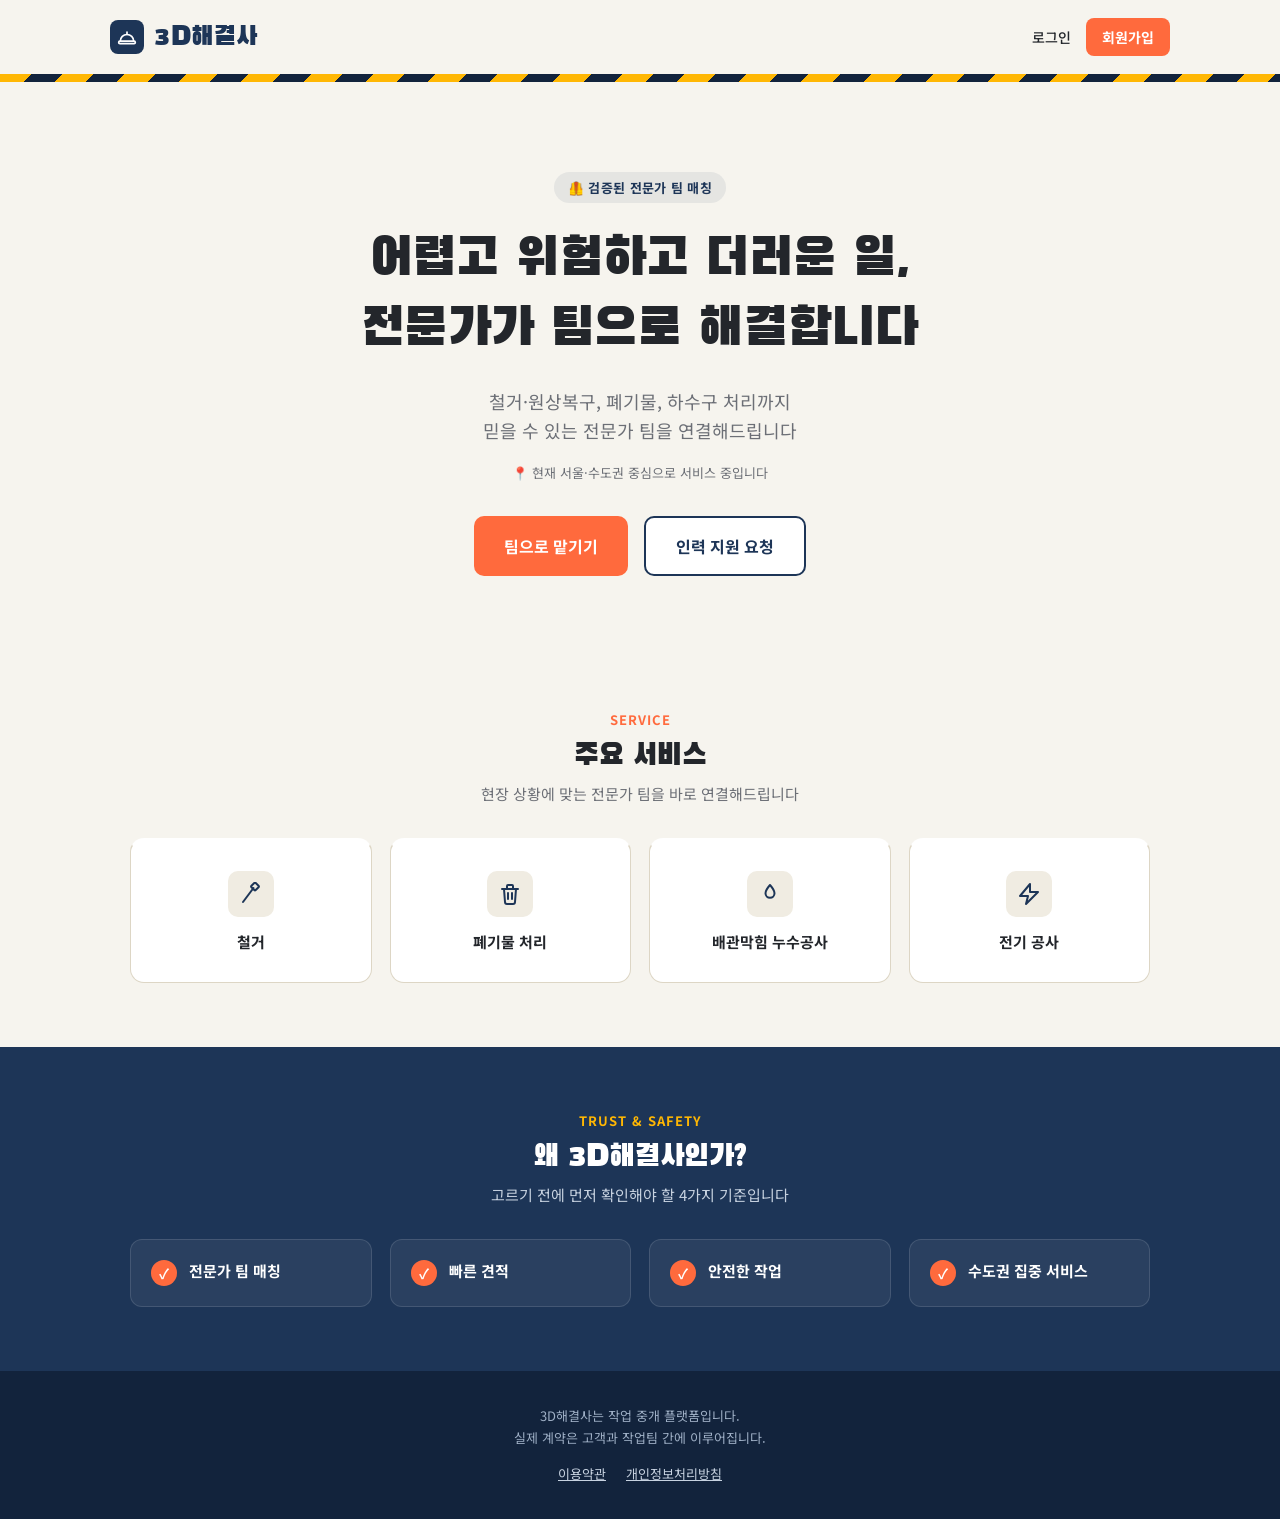
==== index.html @ 7c35908c "Add files via upload" ====
<!DOCTYPE html>
<html lang="ko">
<head>
  <meta charset="UTF-8">
  <title>3D해결사</title>
  <meta name="viewport" content="width=device-width, initial-scale=1.0">
  <meta name="theme-color" content="#f6f4ee">
  <meta name="color-scheme" content="light">

  <!-- 홈 화면 아이콘 -->
  <link rel="apple-touch-icon" href="apple-touch-icon.png">
  <link rel="icon" type="image/png" sizes="32x32" href="favicon-32.png">
  <link rel="manifest" href="manifest.json">
  <meta name="apple-mobile-web-app-title" content="3D해결사">
  <meta name="apple-mobile-web-app-capable" content="yes">
  <meta name="apple-mobile-web-app-status-bar-style" content="black-translucent">
  <meta name="mobile-web-app-capable" content="yes">

  <link rel="stylesheet" href="style.css">
  <link rel="preconnect" href="https://fonts.googleapis.com">
  <link rel="preconnect" href="https://fonts.gstatic.com" crossorigin>
  <link href="https://fonts.googleapis.com/css2?family=Black+Han+Sans&family=Noto+Sans+KR:wght@400;500;700;900&display=swap" rel="stylesheet">
</head>
<body>

<div class="container">
  <!-- ✅ 헤더 -->
  <header>
    <div class="logo">
      <span class="logo-badge">
        <svg viewBox="0 0 24 24" fill="none" stroke="#ffffff" stroke-width="2" stroke-linecap="round" stroke-linejoin="round">
          <path d="M4 17a8 8 0 0 1 16 0"/>
          <rect x="2" y="17" width="20" height="3" rx="1.5"/>
          <line x1="12" y1="6" x2="12" y2="9"/>
        </svg>
      </span>
      3D해결사
    </div>
    <div class="auth">
      <a href="#" id="loginBtn">로그인</a>
      <a href="#" id="signupBtn" class="signup">회원가입</a>
    </div>
  </header>
  <div class="bleed hazard-stripe"></div>

  <!-- ✅ 마이페이지 모달 -->
  <div id="myPageModal" class="fullpage-view hidden">
    <div class="modal-content fullpage-inner">

      <!-- 홈 화면: 프로필 카드 + 메뉴 리스트 -->
      <div id="myPageHomeView">
        <div class="modal-header">
          <h2>마이페이지</h2>
          <button class="close-btn">&times;</button>
        </div>

        <div style="display:flex; align-items:center; gap:14px; padding:6px 2px 22px;">
          <div id="myPageAvatarInitial" style="width:52px; height:52px; border-radius:50%; background:var(--steel); color:#fff; display:flex; align-items:center; justify-content:center; font-size:20px; font-weight:700; flex-shrink:0;">회</div>
          <div>
            <div id="myPageDisplayName" style="font-size:16px; font-weight:700; color:var(--ink);">회원님</div>
            <div id="myPageTypeBadge" style="display:inline-block; margin-top:5px; padding:3px 10px; border-radius:999px; background:var(--surface-muted); color:var(--ink-muted); font-size:12px; font-weight:600;">일반 사용자</div>
          </div>
        </div>

        <div class="mypage-menu">
          <button type="button" class="mypage-menu-item" id="myPageBrowseMenuItem" data-mypage-target="Browse">
            <span>🔍 새 의뢰 둘러보기</span><span class="mypage-menu-arrow">›</span>
          </button>
          <button type="button" class="mypage-menu-item" id="myPageMyOffersMenuItem" data-mypage-target="MyOffers">
            <span>📨 내 지원 현황</span><span class="mypage-menu-arrow">›</span>
          </button>
          <button type="button" class="mypage-menu-item" data-mypage-target="History">
            <span>📋 내 요청 내역</span><span class="mypage-menu-arrow">›</span>
          </button>
          <button type="button" class="mypage-menu-item" data-mypage-target="Info">
            <span>✏️ 내 정보 수정</span><span class="mypage-menu-arrow">›</span>
          </button>
          <button type="button" class="mypage-menu-item" id="myPageBankMenuItem" data-mypage-target="Bank">
            <span>🏦 정산 계좌 관리</span><span class="mypage-menu-arrow">›</span>
          </button>
          <button type="button" class="mypage-menu-item" data-mypage-target="Support">
            <span>💬 고객센터 문의</span><span class="mypage-menu-arrow">›</span>
          </button>
          <button type="button" class="mypage-menu-item" id="myPageLogoutMenuItem" style="color:var(--danger);">
            <span>로그아웃</span>
          </button>
        </div>

        <div id="myPageFoundingSection" class="hidden" style="margin-top:20px; padding:14px; background:rgba(255,106,61,0.08); border:2px solid var(--hazard); border-radius:12px;">
          <div style="font-size:13px; font-weight:700; color:var(--hazard); margin-bottom:4px;">🎖️ 창립 멤버 혜택</div>
          <p style="font-size:12px; color:var(--ink-muted); margin:0 0 10px;">인력지원 10회 완료할 때마다 다음 1회 수수료가 무료예요.</p>
          <div id="foundingProgressText" style="font-size:13px; font-weight:700; color:var(--ink);">0 / 10건</div>
          <div style="width:100%; height:8px; background:#fff; border-radius:999px; margin-top:6px; overflow:hidden;">
            <div id="foundingProgressBar" style="width:0%; height:100%; background:var(--hazard);"></div>
          </div>
        </div>

        <div id="myPageNotifySection" class="hidden" style="margin-top:20px; padding:14px; background:var(--surface-muted); border-radius:12px;">
          <div style="font-size:13px; font-weight:700; color:var(--ink); margin-bottom:4px;">🔔 새 의뢰 알림</div>
          <p style="font-size:12px; color:var(--ink-muted); margin:0 0 10px;">등록하신 주력분야/공종에 맞는 새 의뢰가 올라오면 알림을 받아보세요. 아이폰은 먼저 "홈 화면에 추가"를 해주셔야 알림이 가요.</p>
          <div id="notifyStatusLabel" style="font-size:12px; font-weight:700; color:#ef4444; margin-bottom:8px;">● 알림 꺼짐</div>
          <button type="button" id="enableNotifyBtn" class="btn btn-secondary" style="width:100%; padding:10px; font-size:12px;">알림 받기 설정</button>
          <button type="button" id="disableNotifyBtn" class="hidden" style="width:100%; padding:10px; font-size:12px; margin-top:8px; border-radius:8px; border:1px solid #ef4444; background:#fff; color:#ef4444; cursor:pointer;">알림 끄기</button>
        </div>

        <div id="myPageConvertSection" style="margin-top:20px; padding:14px; background:var(--surface-muted); border-radius:12px;">
          <div style="font-size:13px; font-weight:700; color:var(--ink); margin-bottom:4px;">회원 유형 전환</div>
          <p style="font-size:12px; color:var(--ink-muted); margin:0 0 10px;">필요에 따라 회원 유형을 바꿀 수 있어요.</p>
          <div style="display:flex; gap:8px; flex-wrap:wrap;">
            <button type="button" id="convertToUserBtn" class="btn btn-secondary" style="flex:1; min-width:100px; padding:10px; font-size:12px;">일반 사용자로 전환</button>
            <button type="button" id="convertToCompanyBtn" class="btn btn-secondary" style="flex:1; min-width:100px; padding:10px; font-size:12px;">업체로 전환</button>
            <button type="button" id="convertToWorkerBtn" class="btn btn-secondary" style="flex:1; min-width:100px; padding:10px; font-size:12px;">일용구직자로 전환</button>
          </div>
        </div>

        <div style="display:flex; gap:16px; justify-content:center; margin-top:28px; font-size:12px;">
          <a href="terms.html" style="color:var(--ink-muted);">이용약관</a>
          <a href="privacy.html" style="color:var(--ink-muted);">개인정보처리방침</a>
        </div>
        <div style="text-align:center; margin-top:14px;">
          <button type="button" id="myPageDeleteAccountBtn" style="background:none; border:none; color:var(--ink-muted); font-size:12px; text-decoration:underline; cursor:pointer;">회원탈퇴</button>
        </div>
      </div>

      <!-- 새 의뢰 둘러보기 (업체/구직자용) -->
      <div id="myPageBrowseView" class="hidden">
        <div class="modal-header">
          <button type="button" class="mypage-back-btn" data-mypage-back>‹</button>
          <h2>새 의뢰 둘러보기</h2>
          <span style="width:20px;"></span>
        </div>
        <div id="myPageBrowseList" style="margin-top:5px;"></div>
      </div>

      <!-- 내 지원 현황 (업체/구직자용) -->
      <div id="myPageMyOffersView" class="hidden">
        <div class="modal-header">
          <button type="button" class="mypage-back-btn" data-mypage-back>‹</button>
          <h2>내 지원 현황</h2>
          <span style="width:20px;"></span>
        </div>
        <div id="myPageMyOffersList" style="margin-top:5px;"></div>
      </div>

      <!-- 받은 제안 목록 (고객용) -->
      <div id="myPageOffersView" class="hidden">
        <div class="modal-header">
          <button type="button" class="mypage-back-btn" data-mypage-back>‹</button>
          <h2>받은 제안</h2>
          <span style="width:20px;"></span>
        </div>
        <div id="myPageCloseRecruitWrap" style="margin-top:5px;">
          <button type="button" id="closeRecruitBtn" class="btn btn-secondary" style="width:100%; padding:11px; font-size:13px;">모집 마감하기</button>
        </div>
        <div id="myPageOffersList" style="margin-top:12px;"></div>
      </div>

      <!-- 요청 내역 화면 -->
      <div id="myPageHistoryView" class="hidden">
        <div class="modal-header">
          <button type="button" class="mypage-back-btn" data-mypage-back>‹</button>
          <h2>내 요청 내역</h2>
          <span style="width:20px;"></span>
        </div>
        <div id="myPageRequestHistory" style="margin-top:5px;"></div>
      </div>

      <!-- 고객센터 문의 화면 -->
      <div id="myPageSupportView" class="hidden">
        <div class="modal-header">
          <button type="button" class="mypage-back-btn" data-mypage-back>‹</button>
          <h2>고객센터 문의</h2>
          <span style="width:20px;"></span>
        </div>
        <div class="input-group">
          <label for="myPageSupportContent">문의 내용</label>
          <textarea id="myPageSupportContent" rows="4" placeholder="문의하실 내용을 자유롭게 적어주세요" style="width:100%; padding:12px; background:#ffffff; border:1px solid #ddd6c5; border-radius:8px; color:#23262b; box-sizing:border-box; font-family:inherit; resize:vertical;"></textarea>
        </div>
        <button id="submitSupportBtn" class="btn btn-primary login-submit" style="margin-top:5px;">문의 등록하기</button>
        <div style="margin-top:24px;">
          <label style="font-size:12px; color:var(--ink-muted); display:block; margin-bottom:8px;">이전 문의 내역</label>
          <div id="myPageSupportHistory"></div>
        </div>
      </div>

      <!-- 내 정보 수정 화면 -->
      <div id="myPageInfoView" class="hidden">
        <div class="modal-header">
          <button type="button" class="mypage-back-btn" data-mypage-back>‹</button>
          <h2>내 정보 수정</h2>
          <span style="width:20px;"></span>
        </div>

        <div class="input-group">
          <label>아이디</label>
          <input type="text" id="myPageLoginId" readonly style="background:#f0ece2; color:#6c6f76;">
        </div>

        <div class="input-group">
          <label>가입 유형</label>
          <input type="text" id="myPageUserType" readonly style="background:#f0ece2; color:#6c6f76;">
        </div>

        <div class="input-group">
          <label for="myPageAddress">주소</label>
          <input type="text" id="myPageAddress" placeholder="현장/배송 관련 기본 주소를 입력하세요">
        </div>

        <div id="myPageCompanyFields" class="hidden">
          <div class="input-group">
            <label for="myPageCompanyName">업체명</label>
            <input type="text" id="myPageCompanyName" placeholder="업체명">
          </div>
          <div class="input-group">
            <label for="myPageBusinessNum">사업자등록번호</label>
            <input type="text" id="myPageBusinessNum" placeholder="000-00-00000">
          </div>
          <div class="input-group">
            <label for="myPageIntro">업체한줄소개</label>
            <input type="text" id="myPageIntro" placeholder="업체를 한 줄로 소개해주세요">
          </div>
          <div class="input-group">
            <label>주력분야 (중복 선택 가능)</label>
            <div id="myPageSpecialtiesGroup" style="display:flex; flex-wrap:wrap; gap:8px; margin-top:5px;">
              <button type="button" class="type-btn specialty-btn" data-value="demolition" style="padding:8px 12px; font-size:12px;">철거</button>
              <button type="button" class="type-btn specialty-btn" data-value="waste" style="padding:8px 12px; font-size:12px;">폐기물 처리</button>
              <button type="button" class="type-btn specialty-btn" data-value="electric" style="padding:8px 12px; font-size:12px;">전기 공사</button>
              <button type="button" class="type-btn specialty-btn" data-value="pipe" style="padding:8px 12px; font-size:12px;">배관·누수</button>
            </div>
          </div>
          <div class="input-group">
            <label for="myPageCareerYears">경력(년)</label>
            <input type="number" id="myPageCareerYears" placeholder="예: 5" min="0">
          </div>
          <div class="input-group">
            <label for="myPageCertifications">보유 자격증</label>
            <input type="text" id="myPageCertifications" placeholder="예: 철거 자격증, 전기공사업 면허 등">
          </div>
          <div class="input-group">
            <label for="myPageServiceArea">활동 지역</label>
            <input type="text" id="myPageServiceArea" placeholder="예: 서울/경기, 전국 등">
          </div>
          <div class="input-group">
            <label>작업 사진</label>
            <div id="myPageExistingPortfolioPhotos" style="display:grid; grid-template-columns:repeat(4, 1fr); gap:8px; margin-top:5px; margin-bottom:8px;"></div>
            <div id="portfolioDropzone" class="dropzone" style="border: 2px dashed #ddd6c5; background: #f0ece2; padding: 18px; border-radius: 10px; text-align: center; cursor: pointer;">
              <span style="color: #6c6f76; font-size: 13px;">클릭하거나 사진을 끌어다 놓아 시공 사진을 추가하세요</span>
              <input type="file" id="portfolioPhotoInput" multiple accept="image/*" style="display:none;">
            </div>
            <div id="portfolioPhotoPreview" style="display: grid; grid-template-columns: repeat(4, 1fr); gap: 8px; margin-top: 10px;"></div>
          </div>
        </div>

        <div id="myPageWorkerFields" class="hidden">
          <div class="input-group">
            <label>등록된 공종</label>
            <div id="myPageWorkerTypesDisplay" style="font-size:13px; color:#23262b; padding:10px; background:#f0ece2; border-radius:8px; margin-top:5px;">-</div>
            <button type="button" id="myPageEditWorkerTypesBtn" class="btn btn-secondary" style="margin-top:8px; padding:10px; font-size:12px;">공종 다시 선택하기</button>
          </div>
          <div class="input-group">
            <label for="myPageWorkerCareerYears">경력(년)</label>
            <input type="number" id="myPageWorkerCareerYears" placeholder="예: 5" min="0">
          </div>
          <div class="input-group">
            <label>나이대</label>
            <div id="myPageAgeRangeGroup" class="env-selection" style="display:flex; flex-wrap:wrap; gap:8px; margin-top:5px;">
              <button type="button" class="type-btn age-range-btn" data-value="20대" style="padding:8px 12px; font-size:12px;">20대</button>
              <button type="button" class="type-btn age-range-btn" data-value="30대" style="padding:8px 12px; font-size:12px;">30대</button>
              <button type="button" class="type-btn age-range-btn" data-value="40대" style="padding:8px 12px; font-size:12px;">40대</button>
              <button type="button" class="type-btn age-range-btn" data-value="50대" style="padding:8px 12px; font-size:12px;">50대</button>
              <button type="button" class="type-btn age-range-btn" data-value="60대 이상" style="padding:8px 12px; font-size:12px;">60대 이상</button>
            </div>
          </div>
          <div class="input-group">
            <label for="myPageWorkerCertifications">보유 자격증</label>
            <input type="text" id="myPageWorkerCertifications" placeholder="예: 굴착기 운전기능사 등">
          </div>
          <div class="input-group">
            <label for="myPageWorkerEquipment">보유 장비</label>
            <input type="text" id="myPageWorkerEquipment" placeholder="예: 소형 타격기, 개인 공구 세트 등">
          </div>
          <div class="input-group">
            <label for="myPageWorkerServiceArea">활동 지역</label>
            <input type="text" id="myPageWorkerServiceArea" placeholder="예: 서울/경기, 전국 등">
          </div>
          <div class="input-group">
            <label style="display:flex; align-items:center; gap:8px; cursor:pointer;">
              <input type="checkbox" id="myPageIsForeign" style="width:auto;">
              외국인입니다
            </label>
          </div>
          <div id="myPageVisaTypeGroup" class="input-group hidden">
            <label for="myPageVisaType">체류자격(비자 종류)</label>
            <input type="text" id="myPageVisaType" placeholder="예: E-9, H-2, F-4 등">
          </div>
        </div>

        <div id="myPagePasswordSection" class="hidden" style="margin-top:20px; padding-top:16px; border-top:1px solid var(--border);">
          <label style="font-size:12px; margin-bottom:6px; display:block; color:var(--ink-muted);">비밀번호 변경</label>
          <div class="input-group">
            <input type="password" id="myPageNewPassword" placeholder="새 비밀번호 (6자 이상)">
          </div>
          <div class="input-group">
            <input type="password" id="myPageNewPasswordConfirm" placeholder="새 비밀번호 확인">
          </div>
          <button type="button" id="changeMyPagePasswordBtn" class="btn btn-secondary" style="width:100%; padding:12px; font-size:13px;">비밀번호 변경하기</button>
        </div>

        <button id="saveMyPageInfoBtn" class="btn btn-primary login-submit" style="margin-top:15px;">저장하기</button>
      </div>

      <!-- 정산 계좌 화면 -->
      <div id="myPageBankView" class="hidden">
        <div class="modal-header">
          <button type="button" class="mypage-back-btn" data-mypage-back>‹</button>
          <h2>정산 계좌 관리</h2>
          <span style="width:20px;"></span>
        </div>

        <div class="input-group">
          <label for="myPageBankName">정산받을 은행명</label>
          <input type="text" id="myPageBankName" placeholder="예: 국민은행">
        </div>
        <div class="modal-row">
          <div class="input-group">
            <label for="myPageAccountNumber">계좌번호</label>
            <input type="text" id="myPageAccountNumber" placeholder="- 없이 숫자만">
          </div>
          <div class="input-group">
            <label for="myPageAccountHolder">예금주</label>
            <input type="text" id="myPageAccountHolder" placeholder="예금주명">
          </div>
        </div>

        <button id="saveMyPageBankBtn" class="btn btn-primary login-submit" style="margin-top:15px;">저장하기</button>
      </div>

    </div>
  </div>

  <!-- ✅ 사진 확대보기 -->
  <div id="photoLightbox" onclick="window.closeLightbox()" style="display:none; position:fixed; top:0; left:0; width:100%; height:100%; background:rgba(0,0,0,0.9); z-index:9999; align-items:center; justify-content:center; cursor:zoom-out;">
    <img id="photoLightboxImg" src="" style="max-width:92%; max-height:90%; object-fit:contain; border-radius:8px;">
  </div>

  <!-- ✅ 아이폰 홈 화면 추가 안내 모달 -->
  <div id="iosAddHomeModal" class="modal hidden">
    <div class="modal-content">
      <div class="modal-header">
        <h2>먼저 홈 화면에 추가해주세요</h2>
        <button class="close-btn">&times;</button>
      </div>
      <p style="font-size:13px; color:var(--ink-muted); margin-bottom:16px;">아이폰은 애플 정책상, 사이트를 홈 화면에 추가해야만 알림을 받을 수 있어요. 딱 한 번만 해주시면 돼요.</p>

      <div style="display:flex; gap:12px; margin-bottom:16px;">
        <div style="width:28px; height:28px; border-radius:50%; background:var(--steel); color:#fff; display:flex; align-items:center; justify-content:center; font-size:13px; font-weight:700; flex-shrink:0;">1</div>
        <div style="font-size:13px; color:var(--ink); padding-top:4px;">화면 아래(또는 위)에 있는 <b>공유 버튼</b>(네모 위에 화살표 ⬆️ 모양)을 눌러주세요.</div>
      </div>
      <div style="display:flex; gap:12px; margin-bottom:16px;">
        <div style="width:28px; height:28px; border-radius:50%; background:var(--steel); color:#fff; display:flex; align-items:center; justify-content:center; font-size:13px; font-weight:700; flex-shrink:0;">2</div>
        <div style="font-size:13px; color:var(--ink); padding-top:4px;">메뉴를 아래로 내려서 <b>"홈 화면에 추가"</b>를 눌러주세요.</div>
      </div>
      <div style="display:flex; gap:12px; margin-bottom:16px;">
        <div style="width:28px; height:28px; border-radius:50%; background:var(--steel); color:#fff; display:flex; align-items:center; justify-content:center; font-size:13px; font-weight:700; flex-shrink:0;">3</div>
        <div style="font-size:13px; color:var(--ink); padding-top:4px;">오른쪽 위 <b>"추가"</b>를 누르면 홈 화면에 아이콘이 생겨요.</div>
      </div>
      <div style="display:flex; gap:12px; margin-bottom:20px;">
        <div style="width:28px; height:28px; border-radius:50%; background:var(--hazard); color:#fff; display:flex; align-items:center; justify-content:center; font-size:13px; font-weight:700; flex-shrink:0;">4</div>
        <div style="font-size:13px; color:var(--ink); padding-top:4px;"><b>그 아이콘으로 다시 들어와서</b> 로그인 후 "알림 받기 설정"을 눌러주세요.</div>
      </div>

      <button type="button" class="close-btn btn btn-primary login-submit" style="border:none;">확인했어요</button>
    </div>
  </div>

  <!-- ✅ 채팅 모달 -->
  <div id="chatModal" class="modal hidden">
    <div class="modal-content" style="max-width:480px; width:92%; height:80vh; max-height:640px; display:flex; flex-direction:column;">
      <div class="modal-header">
        <h2 id="chatModalTitle">문의 채팅</h2>
        <button class="close-btn">&times;</button>
      </div>
      <div id="chatMessages" style="flex:1; overflow-y:auto; display:flex; flex-direction:column; gap:8px; margin-bottom:12px; padding:10px; background:#f0ece2; border-radius:8px;"></div>
      <div class="modal-row" style="align-items:stretch; margin-bottom:0;">
        <div class="input-group" style="flex:1; margin-bottom:0 !important;">
          <input type="text" id="chatInput" placeholder="메시지를 입력하세요">
        </div>
        <button id="sendChatBtn" class="btn btn-primary" style="width:auto; padding:0 16px; margin-bottom:0;">전송</button>
      </div>
      <p style="font-size:11px; color:#6c6f76; margin-top:10px;">담당자 확인 후 답변이 등록되면 여기에 표시됩니다.</p>
    </div>
  </div>

  <!-- ✅ 로그인 모달 -->
  <div id="loginModal" class="modal hidden">
    <div class="modal-content">
      <div class="modal-header">
        <h2>로그인</h2>
        <button id="closeLoginBtn" class="close-btn">&times;</button>
      </div>
      <form class="login-form">
        <div class="input-group">
          <label for="phone">전화번호</label>
          <input type="tel" id="phone" placeholder="010-0000-0000" required>
        </div>
        <div class="input-group">
          <label for="password">비밀번호</label>
          <input type="password" id="password" placeholder="비밀번호를 입력하세요" required>
        </div>
        <p style="text-align:right; margin-top:-10px; margin-bottom:15px;">
          <a href="#" id="forgotPasswordLink" style="font-size:12px; color:var(--ink-muted);">비밀번호를 잊으셨나요?</a>
        </p>
        <button type="submit" class="btn btn-primary login-submit">로그인하기</button>
      </form>

      <div class="social-login">
        <p>또는 SNS 계정으로 로그인</p>
        <div class="social-buttons">
          <button id="kakaoLoginBtn" class="social-btn kakao">카카오 로그인</button>
        </div>
      </div>
    </div>
  </div>

  <!-- ✅ 비밀번호 찾기 모달 -->
  <div id="forgotPasswordModal" class="modal hidden">
    <div class="modal-content">
      <div class="modal-header">
        <h2>비밀번호 찾기</h2>
        <button class="close-btn">&times;</button>
      </div>

      <div class="input-group">
        <label for="resetPhone">가입한 휴대폰번호</label>
        <div style="display:flex; gap:8px;">
          <input type="tel" id="resetPhone" placeholder="010-0000-0000" style="flex:1;">
          <button type="button" id="sendResetCodeBtn" class="btn btn-secondary" style="width:auto; padding:0 12px; font-size:12px;">인증번호 받기</button>
        </div>
      </div>

      <div id="resetCodeGroup" class="input-group hidden">
        <label for="resetCode">인증번호</label>
        <div style="display:flex; gap:8px;">
          <input type="text" id="resetCode" placeholder="6자리 입력" style="flex:1;">
          <button type="button" id="checkResetCodeBtn" class="btn btn-secondary" style="width:auto; padding:0 12px; font-size:12px;">확인</button>
        </div>
      </div>

      <div id="resetPasswordGroup" class="input-group hidden">
        <label for="resetNewPassword">새 비밀번호</label>
        <input type="password" id="resetNewPassword" placeholder="6자 이상">
        <input type="password" id="resetNewPasswordConfirm" placeholder="새 비밀번호 확인" style="margin-top:10px;">
        <button type="button" id="submitResetPasswordBtn" class="btn btn-primary login-submit" style="margin-top:15px;">비밀번호 변경하기</button>
      </div>
    </div>
  </div>

  <!-- ✅ 회원가입 모달 -->
  <div id="signupModal" class="modal hidden">
    <div class="modal-content">
      <div class="modal-header">
        <h2>회원가입</h2>
        <button id="closeSignupBtn" class="close-btn">&times;</button>
      </div>

      <!-- 1단계: 유형 선택 -->
      <div id="signupStep1" class="signup-step">
        <p class="step-title">사용자 유형을 선택해주세요</p>
        <div class="type-selection">
          <button class="type-btn" data-type="user">사용자</button>
          <button class="type-btn" data-type="company">업체</button>
          <button class="type-btn" data-type="worker">일용구직자</button>
        </div>
        
        <div class="social-login-choice hidden" id="socialChoice" style="margin-top: 20px; border-top: 1px solid #ddd6c5; padding-top: 20px;">
          <p class="step-title" id="selectedTypeDisplay" style="font-size: 14px; color: #1d3557;"></p>
          <p style="font-size: 12px; color: #6c6f76; margin-bottom: 15px;">가입 방식을 선택해주세요</p>
          <button id="phoneSignupBtn" class="btn btn-secondary" style="margin-bottom: 10px;">휴대폰 번호로 가입</button>
          <div class="social-buttons" style="margin-top: 10px;">
            <button id="kakaoStep1Btn" class="social-btn kakao">카카오로 시작하기</button>
          </div>
        </div>
      </div>

      <!-- 2단계: 휴대폰 인증 (통신사 선택 추가) -->
      <div id="signupStep2" class="signup-step hidden">
        <p class="step-title">본인 확인을 위해 휴대폰 인증이 필요합니다</p>
        <div class="input-group">
          <label>이름</label>
          <input type="text" id="verifyName" placeholder="성함 입력">
        </div>
        <div class="input-group">
          <label>통신사 선택</label>
          <div class="carrier-selection" style="display: grid; grid-template-columns: repeat(3, 1fr); gap: 5px; margin-bottom: 10px;">
            <button class="type-btn carrier-btn" data-value="SKT">SKT</button>
            <button class="type-btn carrier-btn" data-value="KT">KT</button>
            <button class="type-btn carrier-btn" data-value="LGU">LG U+</button>
            <button class="type-btn carrier-btn" data-value="SKTM">SKT 알뜰폰</button>
            <button class="type-btn carrier-btn" data-value="KTM">KT 알뜰폰</button>
            <button class="type-btn carrier-btn" data-value="LGUM">LG 알뜰폰</button>
          </div>
        </div>
        <div class="input-group">
          <label>휴대폰 번호</label>
          <div style="display: flex; gap: 5px;">
            <input type="tel" id="phoneNum" placeholder="010-0000-0000" style="flex: 1;">
            <button id="sendVerifyBtn" class="btn btn-secondary" style="width: auto; padding: 0 10px; font-size: 12px;">인증번호 전송</button>
          </div>
        </div>
        <div id="verifyCodeGroup" class="input-group hidden">
          <label>인증번호</label>
          <div style="display: flex; gap: 5px;">
            <input type="text" id="verifyCode" placeholder="6자리 입력" style="flex: 1;">
            <button id="checkVerifyBtn" class="btn btn-primary" style="width: auto; padding: 0 15px;">확인</button>
          </div>
        </div>

        <div class="social-login" style="margin-top: 30px;">
          <p>또는 SNS 계정으로 간편 가입</p>
          <div class="social-buttons">
            <button id="kakaoSignupBtn" class="social-btn kakao">카카오로 시작하기</button>
          </div>
        </div>
      </div>

      <!-- 2-1단계: 업체 정보 입력 (유형이 '업체'일 때만 노출) -->
      <div id="signupStepCompany" class="signup-step hidden">
        <p class="step-title">업체 정보를 입력해주세요</p>
        <div class="input-group">
          <label for="companyNameInput">업체명</label>
          <input type="text" id="companyNameInput" placeholder="상호명 입력">
        </div>
        <div class="input-group">
          <label for="businessNumInput">사업자등록번호</label>
          <div style="display: flex; gap: 5px;">
            <input type="text" id="businessNumInput" placeholder="000-00-00000" style="flex: 1;">
            <button id="checkBusinessBtn" class="btn btn-secondary" style="width: auto; padding: 0 10px; font-size: 12px;">진위 확인</button>
          </div>
        </div>
        <div style="margin-top:16px; padding:14px; background:#f0ece2; border-radius:10px; font-size:12px; color:#6c6f76; line-height:1.6;">
          <b style="color:#23262b;">수수료 안내</b><br>
          "팀으로 맡기기" 수주 성사 시, 작업 완료 후 정산할 때 차감돼요.<br>
          200만원 이하 8% · 200만~1,000만원 6% · 1,000만원 초과 4.5%<br>
          인력지원에 응모해서 성사된 경우는 <b style="color:#23262b;">수수료 없이 전액</b> 받으세요 (의뢰하신 분이 별도로 부담해요).
        </div>
        <button id="nextToFinalStepFromCompanyBtn" class="btn btn-primary login-submit" style="margin-top: 20px;" disabled>다음 단계</button>
      </div>

      <!-- 2-2단계: 일용구직자 공종 선택 (유형이 'worker'일 때만 노출) -->
      <div id="signupStepWorker" class="signup-step hidden">
        <p class="step-title">작업 가능한 유형을 모두 선택해주세요</p>
        <div id="workerTypeSelection" class="type-selection" style="max-height: 300px; overflow-y: auto; display: flex; flex-direction: column; gap: 10px; padding: 5px;">
          <!-- JS에서 동적으로 생성됨 -->
        </div>
        <div style="margin-top:16px; padding:14px; background:#f0ece2; border-radius:10px; font-size:12px; color:#6c6f76; line-height:1.6;">
          <b style="color:#23262b;">수수료 안내</b><br>
          <b style="color:#23262b;">수수료 0원</b> — 제시하신 견적 그대로 받으세요. 의뢰하신 분이 매칭 수수료를 별도로 부담해요.
        </div>
        <button id="nextToFinalStepFromWorkerBtn" class="btn btn-primary login-submit" style="margin-top: 20px;">다음 단계</button>
      </div>

      <!-- 3단계: 계정 설정 -->
      <div id="signupStep3" class="signup-step hidden">
        <p class="step-title">사용하실 비밀번호를 설정해주세요</p>
        <form id="signupForm">
          <div class="input-group">
            <label>아이디 (휴대폰 번호)</label>
            <input type="tel" id="signupPhone" readonly style="background: #f0ece2; color: #6c6f76;">
          </div>
          <div class="input-group">
            <label for="signupPw">비밀번호</label>
            <input type="password" id="signupPw" placeholder="비밀번호 설정" required>
          </div>
          <div class="input-group">
            <label for="signupPwConfirm">비밀번호 확인</label>
            <input type="password" id="signupPwConfirm" placeholder="비밀번호 다시 입력" required>
          </div>
          <button type="submit" class="btn btn-primary login-submit">가입 완료</button>
        </form>
      </div>
    </div>
  </div>

  <!-- 메인 -->
  <section class="hero">
    <span class="eyebrow">🦺 검증된 전문가 팀 매칭</span>
    <h1>
      어렵고 위험하고 더러운 일,<br>
      전문가가 팀으로 해결합니다
    </h1>
    <p>
      철거·원상복구, 폐기물, 하수구 처리까지<br>
      믿을 수 있는 전문가 팀을 연결해드립니다
    </p>
    <p style="font-size:13px; color:var(--ink-muted); margin-top:-24px; margin-bottom:32px;">
      📍 현재 서울·수도권 중심으로 서비스 중입니다
    </p>

    <div class="buttons">
      <button id="hireTeamBtn" class="btn btn-primary">팀으로 맡기기</button>
      <button id="manpowerBtn" class="btn btn-secondary">인력 지원 요청</button>
    </div>
  </section>

  <!-- ✅ 인력 지원 요청 모달 -->
  <div id="manpowerModal" class="modal hidden">
    <div class="modal-content">
      <div class="modal-header">
        <h2>인력 지원 요청</h2>
        <button id="closeManpowerBtn" class="close-btn">&times;</button>
      </div>

      <!-- 1. 현장 정보 -->
      <div class="mp-step"><span class="mp-num">1</span>현장 정보</div>
      <div class="input-group">
        <label for="manpowerLocation">현장 위치</label>
        <input type="text" id="manpowerLocation" placeholder="예: 서울특별시 강남구 역삼동">
        <p style="font-size:11px; color:var(--ink-muted); margin-top:4px;">📍 서울·수도권 중심으로 서비스 중입니다</p>
      </div>
      <div class="modal-row">
        <div class="input-group">
          <label for="manpowerCompanyName">업체명/성함</label>
          <input type="text" id="manpowerCompanyName" readonly>
        </div>
        <div class="input-group">
          <label for="manpowerCompanyContact">업체 연락처</label>
          <input type="text" id="manpowerCompanyContact" readonly>
        </div>
      </div>
      <div class="modal-row">
        <div class="input-group">
          <label for="manpowerManagerName">현장 담당자</label>
          <input type="text" id="manpowerManagerName" placeholder="성함 입력">
        </div>
        <div class="input-group">
          <label for="manpowerManagerContact">담당자 연락처</label>
          <input type="tel" id="manpowerManagerContact" placeholder="010-0000-0000">
        </div>
      </div>

      <!-- 2. 작업 일정 -->
      <div class="mp-step"><span class="mp-num">2</span>작업 일정</div>
      <div class="mp-date-row">
        <div class="input-group">
          <label for="manpowerStartDate">작업 시작일</label>
          <input type="date" id="manpowerStartDate">
        </div>
        <div class="input-group">
          <label for="manpowerWorkDays">작업 일수</label>
          <select id="manpowerWorkDays">
            <option value="1" selected>1일</option>
            <option value="2">2일</option>
            <option value="3">3일</option>
            <option value="4">4일</option>
            <option value="5">5일</option>
            <option value="6">6일</option>
            <option value="7">7일</option>
            <option value="8">8일</option>
            <option value="9">9일</option>
            <option value="10">10일</option>
            <option value="11">11일</option>
            <option value="12">12일</option>
            <option value="13">13일</option>
            <option value="14">14일</option>
            <option value="15">15일</option>
            <option value="16">16일</option>
            <option value="17">17일</option>
            <option value="18">18일</option>
            <option value="19">19일</option>
            <option value="20">20일</option>
            <option value="21">21일</option>
            <option value="22">22일</option>
            <option value="23">23일</option>
            <option value="24">24일</option>
            <option value="25">25일</option>
            <option value="26">26일</option>
            <option value="27">27일</option>
            <option value="28">28일</option>
            <option value="29">29일</option>
            <option value="30">30일</option>
          </select>
        </div>
      </div>
      <div class="input-group">
        <label>작업 시간대 <span style="color:var(--ink-muted); font-weight:400;">(시간에 따라 단가가 달라져요)</span></label>
        <div class="mp-chip-grid" id="mpSlotList">
          <button type="button" class="mp-chip mp-slot selected" data-slot="종일">종일<small>08:00 ~ 17:00</small></button>
          <button type="button" class="mp-chip mp-slot" data-slot="오전 반일">오전 반일<small>08:00 ~ 12:00</small></button>
          <button type="button" class="mp-chip mp-slot" data-slot="오후 반일">오후 반일<small>13:00 ~ 17:00</small></button>
          <button type="button" class="mp-chip mp-slot" data-slot="아무때나 3시간">아무때나 3시간<small>시각은 나중에 확정</small></button>
          <button type="button" class="mp-chip mp-slot" data-slot="직접 입력" style="grid-column: span 2;">직접 입력</button>
        </div>
        <div id="mpCustomTime" style="display:none; margin-top:10px;">
          <div class="modal-row" style="gap: 10px; margin-bottom: 0;">
            <div class="input-group" style="flex: 1; margin-bottom: 0 !important;">
              <input type="time" id="manpowerStartTime" value="08:00">
            </div>
            <span style="align-self: center; color: var(--ink-muted); font-size: 13px;">~</span>
            <div class="input-group" style="flex: 1; margin-bottom: 0 !important;">
              <input type="time" id="manpowerEndTime" value="17:00">
            </div>
          </div>
        </div>
        <p class="mp-note" id="mpTimeNote"></p>
        <input type="hidden" id="manpowerTimeSlot" value="종일">
        <input type="hidden" id="manpowerItemsJson" value="[]">
      </div>

      <!-- 3. 필요 인력 -->
      <div class="mp-step"><span class="mp-num">3</span>필요 인력</div>
      <div class="mp-tabs" id="mpCatTabs"></div>
      <div class="mp-chip-grid" id="mpTradeList"></div>
      <div id="mpDetailList"></div>
      <div id="mpSelectedBox" style="display:none; margin-top:16px;">
        <label>선택한 인력 (1인 단가 · 인원)</label>
        <div id="mpSelectedList"></div>
      </div>

      <!-- 4. 현장 여건 및 요청사항 -->
      <div class="mp-step"><span class="mp-num">4</span>현장 여건 · 요청사항</div>
      <div class="modal-row">
        <div class="input-group">
          <label>중식 제공 <span style="color:#ef4444; font-weight:700;">(필수)</span></label>
          <div class="env-selection" style="display: flex; gap: 5px;">
            <button type="button" class="type-btn meal-btn" data-value="제공" style="flex: 1; padding: 8px; font-size: 12px;">제공</button>
            <button type="button" class="type-btn meal-btn" data-value="미제공" style="flex: 1; padding: 8px; font-size: 12px;">미제공</button>
          </div>
        </div>
        <div class="input-group">
          <label>휴게 시간</label>
          <div class="env-selection" style="display: flex; gap: 5px;">
            <button type="button" class="type-btn break-btn" data-value="유" style="flex: 1; padding: 8px; font-size: 12px;">유</button>
            <button type="button" class="type-btn break-btn" data-value="무" style="flex: 1; padding: 8px; font-size: 12px;">무</button>
          </div>
        </div>
      </div>

      <div class="price-summary" style="margin-top: 14px; padding: 15px; background: #f0ece2; border-radius: 8px; border: 1px solid #ddd6c5;">
        <div style="display: flex; justify-content: space-between; margin-bottom: 8px; font-size: 13px;">
          <span>총 인건비</span>
          <span id="wageTotalDisplay">0원</span>
        </div>
        <div style="display: flex; justify-content: space-between; margin-bottom: 8px; font-size: 13px;">
          <span>매칭 수수료 (10%)</span>
          <span id="matchingFeeDisplay">0원</span>
        </div>
        <div style="display: flex; justify-content: space-between; padding-top: 8px; border-top: 1px solid #ddd6c5; font-weight: bold; color: #1d3557;">
          <span>예상 합계</span>
          <span id="totalAmountDisplay">0원</span>
        </div>
      </div>

      <div class="input-group" style="margin-top: 15px;">
        <label for="manpowerDetailNote">상세 요청사항 (자유롭게 적어주세요)</label>
        <textarea id="manpowerDetailNote" rows="3" placeholder="예: 출입증 필요, 특정 경력자 우선 등 요청사항을 적어주세요" style="width: 100%; padding: 12px; background: #ffffff; border: 1px solid #ddd6c5; border-radius: 8px; color: #23262b; box-sizing: border-box; font-family: inherit; resize: vertical;"></textarea>
      </div>

      <div class="mp-submit-bar">
        <div class="mp-bar-total">예상 합계<b id="mpBarTotal">0원</b></div>
        <button id="submitManpowerBtn" class="btn btn-primary login-submit">지원 요청하기</button>
      </div>
    </div>
  </div>

  <!-- ✅ 주요 서비스 선택 모달 -->
  <div id="serviceModal" class="modal hidden team-sheet">
    <div class="modal-content">
      <div class="modal-header">
        <h2>팀으로 맡기기</h2>
        <button id="closeServiceBtn" class="close-btn">&times;</button>
      </div>
      <div class="mp-step"><span class="mp-num">1</span>어떤 작업이 필요하세요?</div>
      <div class="service-selection">
        <button class="service-item-btn" data-service="demolition"><span class="svc-ic">🔨</span><span class="svc-tx"><b>철거</b><small>상가 · 아파트 · 주택 (철거만 / 원상복구 필요)</small></span></button>
        <button class="service-item-btn" data-service="waste"><span class="svc-ic">🗑️</span><span class="svc-tx"><b>폐기물 처리</b><small>수거 · 운반</small></span></button>
        <button class="service-item-btn" data-service="pipe"><span class="svc-ic">💧</span><span class="svc-tx"><b>하수구 막힘 · 누수 해결</b><small>하수구 · 배관 막힘, 누수공사</small></span></button>
        <button class="service-item-btn" data-service="electric"><span class="svc-ic">⚡</span><span class="svc-tx"><b>전기 공사</b><small>배선 · 조명 · 전기 설비</small></span></button>
        <button class="service-item-btn" data-service="other"><span class="svc-ic">💬</span><span class="svc-tx"><b>기타</b><small>문의 접수로 연결</small></span></button>
      </div>
      <p class="mp-note">작업을 선택하면 다음 화면에서 현장 정보를 입력합니다.</p>
      <div class="mp-submit-bar"><button id="confirmServiceBtn" class="btn btn-primary login-submit">선택 완료</button></div>
    </div>
  </div>

  <!-- ✅ 기타 작업 문의 접수 모달 (팀으로 맡기기 > 기타) -->
  <div id="otherRequestModal" class="modal hidden team-sheet">
    <div class="modal-content">
      <div class="modal-header">
        <h2>기타 작업 문의</h2>
        <button id="closeOtherRequestBtn" class="close-btn">&times;</button>
      </div>

      <div class="mp-step"><span class="mp-num">1</span>어떤 작업이 필요하세요?</div>
      <div class="input-group">
        <label for="otherRequestContent">작업 내용</label>
        <textarea id="otherRequestContent" rows="5" placeholder="예: 간판 철거 후 재설치, 방화문 교체 등 필요한 작업을 자유롭게 적어주세요" style="width: 100%; padding: 12px; background: #ffffff; border: 1px solid #ddd6c5; border-radius: 8px; color: #23262b; box-sizing: border-box; font-family: inherit; resize: vertical;"></textarea>
      </div>

      <div class="mp-step"><span class="mp-num">2</span>현장 정보 <span style="font-weight:500; font-size:12px; color:var(--ink-muted);">(선택)</span></div>
      <div class="input-group">
        <label for="otherRequestLocation">현장 위치</label>
        <input type="text" id="otherRequestLocation" placeholder="예: 서울특별시 강남구 역삼동">
        <p style="font-size:11px; color:var(--ink-muted); margin-top:4px;">📍 서울·수도권 중심으로 서비스 중입니다</p>
      </div>
      <div class="input-group">
        <label for="otherRequestDate">작업 희망 날짜</label>
        <input type="date" id="otherRequestDate">
      </div>
      <p class="mp-note">접수 후 담당자가 확인해서 연락드립니다. 답변은 마이페이지 &gt; 고객센터 문의에서도 볼 수 있어요.</p>

      <div class="mp-submit-bar"><button id="submitOtherRequestBtn" class="btn btn-primary login-submit">문의 접수하기</button></div>
    </div>
  </div>

  <!-- ✅ 철거 상세 정보 입력 모달 -->
  <div id="demolitionModal" class="modal hidden team-sheet">
    <div class="modal-content">
      <div class="modal-header">
        <h2>철거 상세 정보</h2>
        <button id="closeDemolitionBtn" class="close-btn">&times;</button>
      </div>

      <div class="mp-step"><span class="mp-num">1</span>현장 위치 · 규모</div>

      <div class="input-group" style="margin-bottom: 15px;">
        <label for="demoLocation">현장 위치</label>
        <input type="text" id="demoLocation" placeholder="예: 서울특별시 강남구 역삼동" style="width: 100%; padding: 12px; background: #ffffff; border: 1px solid #ddd6c5; border-radius: 8px; color: #23262b; box-sizing: border-box;">
        <p style="font-size:11px; color:var(--ink-muted); margin-top:4px;">📍 서울·수도권 중심으로 서비스 중입니다</p>
      </div>

      <div class="modal-row" style="gap: 10px;">
        <div class="input-group" style="flex: 1;">
          <label for="demoArea">평수 입력 (평)</label>
          <input type="number" id="demoArea" placeholder="예: 20">
        </div>
        <div class="input-group" style="flex: 1;">
          <label for="demoHeight">층고 입력 (m)</label>
          <input type="number" id="demoHeight" placeholder="예: 3.5" step="0.1">
        </div>
      </div>

      <div class="mp-step"><span class="mp-num">2</span>일정 · 현장 여건</div>

      <div class="modal-row" style="gap: 10px; margin-top: 10px;">
        <div class="input-group" style="flex: 1;">
          <label for="demoFloor">현장 층수</label>
          <input type="number" id="demoFloor" placeholder="예: 2">
        </div>
        <div class="input-group" style="flex: 1;">
          <label for="demoDate">작업 희망 날짜</label>
          <input type="date" id="demoDate">
        </div>
      </div>

      <div class="modal-row" style="margin-top: 15px; gap: 10px;">
        <div class="input-group" style="flex: 1;">
          <label>엘리베이터 사용</label>
          <div class="env-selection" style="display: flex; gap: 5px;">
            <button type="button" class="type-btn demo-env-btn" data-group="elevator" data-value="가능" style="flex: 1; padding: 8px; font-size: 12px;">가능</button>
            <button type="button" class="type-btn demo-env-btn" data-group="elevator" data-value="불가" style="flex: 1; padding: 8px; font-size: 12px;">불가</button>
          </div>
        </div>
        <div class="input-group" style="flex: 1;">
          <label>주차 가능 여부</label>
          <div class="env-selection" style="display: flex; gap: 5px;">
            <button type="button" class="type-btn demo-env-btn" data-group="parking" data-value="가능" style="flex: 1; padding: 8px; font-size: 12px;">가능</button>
            <button type="button" class="type-btn demo-env-btn" data-group="parking" data-value="불가" style="flex: 1; padding: 8px; font-size: 12px;">불가</button>
          </div>
        </div>
      </div>

      <div class="mp-step"><span class="mp-num">3</span>작업 내용</div>

      <!-- 추가된 세부 선택 항목 -->
      <div class="input-group" style="margin-top: 15px;">
        <label>철거 범위 (중복 선택 가능)</label>
        <div class="type-selection" style="display: grid; grid-template-columns: repeat(2, 1fr); gap: 8px; margin-top: 5px;">
          <button type="button" class="demo-type-btn type-btn" style="padding: 10px; font-size: 13px;">천장 철거</button>
          <button type="button" class="demo-type-btn type-btn" style="padding: 10px; font-size: 13px;">바닥 철거</button>
          <button type="button" class="demo-type-btn type-btn" style="padding: 10px; font-size: 13px;">가벽 철거</button>
          <button type="button" class="demo-type-btn type-btn" style="padding: 10px; font-size: 13px;">시설물 철거</button>
          <button type="button" class="demo-type-btn type-btn" style="padding: 10px; font-size: 13px; grid-column: span 2;">전체 철거</button>
        </div>
      </div>

      <div class="input-group" style="margin-top: 15px;">
        <label>철거 후 원상복구</label>
        <div class="env-selection" style="display: flex; gap: 8px; margin-top: 5px;">
          <button type="button" class="type-btn demo-restore-opt-btn" id="demoRestoreNoBtn" data-group="restoreOption" data-value="철거만 (복구 불필요)" style="flex: 1; padding: 10px; font-size: 13px;">철거만 (복구 불필요)</button>
          <button type="button" class="type-btn demo-restore-opt-btn" id="demoRestoreYesBtn" data-group="restoreOption" data-value="원상복구 필요" style="flex: 1; padding: 10px; font-size: 13px;">원상복구 필요</button>
        </div>
        <p style="font-size: 12px; color: var(--ink-muted); margin-top: 6px;">철거 후 원래 상태로 복구까지 필요하면 선택해주세요. 업체가 철거와 복구를 함께 견적해드립니다.</p>
      </div>

      <div class="input-group hidden" id="demoRestoreScopeGroup" style="margin-top: 15px;">
        <label>복구 필요 항목 (해당하는 것만 선택, 중복 가능)</label>
        <div class="type-selection" style="display: grid; grid-template-columns: repeat(2, 1fr); gap: 8px; margin-top: 5px;">
          <button type="button" class="type-btn demo-restore-scope-btn" data-group="restoreScope" data-value="천장 복구" style="padding: 10px; font-size: 13px;">천장 복구</button>
          <button type="button" class="type-btn demo-restore-scope-btn" data-group="restoreScope" data-value="바닥 복구" style="padding: 10px; font-size: 13px;">바닥 복구</button>
          <button type="button" class="type-btn demo-restore-scope-btn" data-group="restoreScope" data-value="벽면 복구" style="padding: 10px; font-size: 13px;">벽면 복구</button>
          <button type="button" class="type-btn demo-restore-scope-btn" data-group="restoreScope" data-value="가벽 설치" style="padding: 10px; font-size: 13px;">가벽 설치</button>
          <button type="button" class="type-btn demo-restore-scope-btn" data-group="restoreScope" data-value="전기 복구" style="padding: 10px; font-size: 13px;">전기 복구</button>
          <button type="button" class="type-btn demo-restore-scope-btn" data-group="restoreScope" data-value="전체 복구" style="padding: 10px; font-size: 13px;">전체 복구</button>
        </div>
        <p style="font-size: 12px; color: var(--ink-muted); margin-top: 6px;">마감재·색상 등은 아래 상세 요청사항에 적어주세요.</p>
      </div>

      <div class="mp-step"><span class="mp-num">4</span>요청사항 · 현장 사진</div>

      <div class="input-group" style="margin-top: 15px;">
        <label for="demoDetailNote">상세 요청사항 (자유롭게 적어주세요)</label>
        <textarea id="demoDetailNote" rows="3" placeholder="예: 간판도 같이 철거 부탁드립니다, 특정 요일은 피해주세요 등" style="width: 100%; padding: 12px; background: #ffffff; border: 1px solid #ddd6c5; border-radius: 8px; color: #23262b; box-sizing: border-box; font-family: inherit; resize: vertical;"></textarea>
      </div>

      <div class="photo-upload-section" style="margin-top: 20px;">
        <p class="step-title" style="text-align: left; font-size: 14px; margin-bottom: 10px;">현장 사진 (3장 ~ 10장 필수)</p>
        <div id="photoDropzone" class="dropzone" style="border: 2px dashed #ddd6c5; background: #f0ece2; padding: 30px; border-radius: 12px; text-align: center; cursor: pointer; transition: all 0.2s;">
          <span style="color: #6c6f76; font-size: 14px;">여기를 클릭하거나 사진을 드래그하여 업로드하세요</span>
          <input type="file" id="photoInput" multiple accept="image/*" style="display:none;">
        </div>
        <div id="photoPreview" class="photo-preview" style="display: grid; grid-template-columns: repeat(3, 1fr); gap: 10px; margin-top: 15px;"></div>
      </div>
      <div class="mp-submit-bar"><button id="submitDemolitionBtn" class="btn btn-primary login-submit">전문가에게 전달하기</button></div>
    </div>
  </div>

  <!-- ✅ 폐기물 처리 상세 정보 입력 모달 -->
  <div id="wasteModal" class="modal hidden team-sheet">
    <div class="modal-content">
      <div class="modal-header">
        <h2>폐기물 처리 상세 정보</h2>
        <button id="closeWasteBtn" class="close-btn">&times;</button>
      </div>

      <div class="mp-step"><span class="mp-num">1</span>현장 위치</div>

      <div class="input-group" style="margin-bottom: 15px;">
        <label for="wasteLocation">현장 위치</label>
        <input type="text" id="wasteLocation" placeholder="예: 서울특별시 강남구 역삼동" style="width: 100%; padding: 12px; background: #ffffff; border: 1px solid #ddd6c5; border-radius: 8px; color: #23262b; box-sizing: border-box;">
        <p style="font-size:11px; color:var(--ink-muted); margin-top:4px;">📍 서울·수도권 중심으로 서비스 중입니다</p>
      </div>

      <div class="mp-step"><span class="mp-num">2</span>일정 · 현장 여건</div>

      <div class="modal-row" style="gap: 10px; margin-bottom: 15px;">
        <div class="input-group" style="flex: 1;">
          <label for="wasteDate">수거 희망 날짜</label>
          <input type="date" id="wasteDate">
        </div>
        <div class="input-group" style="flex: 1;">
          <label for="wasteVolume">예상 분량</label>
          <select id="wasteVolume" style="height: 44px;">
            <option value="">분량 선택</option>
            <option value="1톤 미만">1톤 미만</option>
            <option value="1톤 1대">1톤 1대</option>
            <option value="1톤 2대 이상">1톤 2대 이상</option>
            <option value="모름">상담 필요</option>
          </select>
        </div>
      </div>

      <div class="input-group" style="margin-bottom: 15px;">
        <label>엘리베이터 유무</label>
        <div class="env-selection" style="display: flex; gap: 10px; margin-top: 5px;">
          <button type="button" class="env-btn elevator-btn type-btn" data-value="있음" style="flex: 1; padding: 10px; font-size: 13px;">있음</button>
          <button type="button" class="env-btn elevator-btn type-btn" data-value="없음" style="flex: 1; padding: 10px; font-size: 13px;">없음</button>
        </div>
      </div>

      <div class="input-group" style="margin-bottom: 15px;">
        <label>주차 가능 여부</label>
        <div class="env-selection" style="display: flex; gap: 10px; margin-top: 5px;">
          <button type="button" class="env-btn parking-btn type-btn" data-value="가능" style="flex: 1; padding: 10px; font-size: 13px;">가능</button>
          <button type="button" class="env-btn parking-btn type-btn" data-value="불가능" style="flex: 1; padding: 10px; font-size: 13px;">불가능</button>
        </div>
      </div>

      <div class="mp-step"><span class="mp-num">3</span>폐기물 종류</div>

      <div class="input-group" style="margin-bottom: 15px;">
        <label>폐기물 종류 (중복 선택 가능)</label>
        <div class="type-selection" style="display: grid; grid-template-columns: repeat(2, 1fr); gap: 8px; margin-top: 5px;">
          <button type="button" class="waste-type-btn type-btn" style="padding: 10px; font-size: 13px;">혼합 폐기물</button>
          <button type="button" class="waste-type-btn type-btn" style="padding: 10px; font-size: 13px;">목재/가구</button>
          <button type="button" class="waste-type-btn type-btn" style="padding: 10px; font-size: 13px;">폐콘크리트</button>
          <button type="button" class="waste-type-btn type-btn" style="padding: 10px; font-size: 13px;">기타/가전</button>
        </div>
      </div>

      <div class="mp-step"><span class="mp-num">4</span>요청사항 · 현장 사진</div>

      <div class="input-group" style="margin-bottom: 15px;">
        <label for="wasteDetailNote">상세 요청사항 (자유롭게 적어주세요)</label>
        <textarea id="wasteDetailNote" rows="3" placeholder="예: 냉장고 등 대형가전 포함, 새벽 시간대 수거 희망 등" style="width: 100%; padding: 12px; background: #ffffff; border: 1px solid #ddd6c5; border-radius: 8px; color: #23262b; box-sizing: border-box; font-family: inherit; resize: vertical;"></textarea>
      </div>

      <div class="photo-upload-section" style="margin-top: 20px;">
        <p class="step-title" style="text-align: left; font-size: 14px; margin-bottom: 10px;">현장 사진 (3장 ~ 10장 필수)</p>
        <div id="wastePhotoDropzone" class="dropzone" style="border: 2px dashed #ddd6c5; background: #f0ece2; padding: 30px; border-radius: 12px; text-align: center; cursor: pointer;">
          <span style="color: #6c6f76; font-size: 14px;">여기를 클릭하거나 사진을 드래그하세요</span>
          <input type="file" id="wastePhotoInput" multiple accept="image/*" style="display:none;">
        </div>
        <div id="wastePhotoPreview" class="photo-preview" style="display: grid; grid-template-columns: repeat(3, 1fr); gap: 10px; margin-top: 15px;"></div>
      </div>

      <div class="mp-submit-bar"><button id="submitWasteBtn" class="btn btn-primary login-submit">전문가에게 전달하기</button></div>
    </div>
  </div>

  <!-- ✅ 전기 공사 상세 정보 입력 모달 (신규 추가) -->
  <div id="electricModal" class="modal hidden team-sheet">
    <div class="modal-content">
      <div class="modal-header">
        <h2>전기 공사 상세 정보</h2>
        <button id="closeElectricBtn" class="close-btn">&times;</button>
      </div>

      <div class="mp-step"><span class="mp-num">1</span>현장 위치 · 규모</div>

      <div class="input-group" style="margin-bottom: 15px;">
        <label for="electricLocation">현장 위치</label>
        <input type="text" id="electricLocation" placeholder="예: 서울특별시 강남구 역삼동" style="width: 100%; padding: 12px; background: #ffffff; border: 1px solid #ddd6c5; border-radius: 8px; color: #23262b; box-sizing: border-box;">
        <p style="font-size:11px; color:var(--ink-muted); margin-top:4px;">📍 서울·수도권 중심으로 서비스 중입니다</p>
      </div>

      <div class="modal-row" style="gap: 10px;">
        <div class="input-group" style="flex: 1;">
          <label for="electricArea">평수 입력 (평)</label>
          <input type="number" id="electricArea" placeholder="예: 20">
        </div>
        <div class="input-group" style="flex: 1;">
          <label for="electricHeight">층고 입력 (m)</label>
          <input type="number" id="electricHeight" placeholder="예: 3.5" step="0.1">
        </div>
      </div>

      <div class="mp-step"><span class="mp-num">2</span>일정 · 현장 여건</div>

      <div class="modal-row" style="gap: 10px; margin-top: 10px;">
        <div class="input-group" style="flex: 1;">
          <label for="electricFloor">현장 층수</label>
          <input type="number" id="electricFloor" placeholder="예: 2">
        </div>
        <div class="input-group" style="flex: 1;">
          <label for="electricDate">작업 희망 날짜</label>
          <input type="date" id="electricDate">
        </div>
      </div>

      <div class="input-group" style="margin-top: 15px;">
        <label>현장 상태</label>
        <div class="env-selection" style="display: flex; gap: 5px; margin-top: 5px;">
          <button type="button" class="type-btn electric-env-btn" data-group="state" data-value="공실" style="flex: 1; padding: 10px; font-size: 13px;">공실 (작업 용이)</button>
          <button type="button" class="type-btn electric-env-btn" data-group="state" data-value="영업중" style="flex: 1; padding: 10px; font-size: 13px;">운영 중 (집기 있음)</button>
        </div>
      </div>

      <div class="input-group" style="margin-top: 15px;">
        <label>작업 환경 (인건비 차이 발생)</label>
        <div class="env-selection" style="display: flex; gap: 5px; margin-top: 5px;">
          <button type="button" class="type-btn electric-env-btn" data-group="env" data-value="실내" style="flex: 1; padding: 10px; font-size: 13px;">실내 작업</button>
          <button type="button" class="type-btn electric-env-btn" data-group="env" data-value="실외" style="flex: 1; padding: 10px; font-size: 13px;">실외 작업 (비용 높음)</button>
        </div>
      </div>

      <div class="modal-row" style="margin-top: 15px; gap: 10px;">
        <div class="input-group" style="flex: 1;">
          <label>엘리베이터 사용</label>
          <div class="env-selection" style="display: flex; gap: 5px;">
            <button type="button" class="type-btn electric-env-btn" data-group="elevator" data-value="가능" style="flex: 1; padding: 8px; font-size: 12px;">가능</button>
            <button type="button" class="type-btn electric-env-btn" data-group="elevator" data-value="불가" style="flex: 1; padding: 8px; font-size: 12px;">불가</button>
          </div>
        </div>
        <div class="input-group" style="flex: 1;">
          <label>주차 가능 여부</label>
          <div class="env-selection" style="display: flex; gap: 5px;">
            <button type="button" class="type-btn electric-env-btn" data-group="parking" data-value="가능" style="flex: 1; padding: 8px; font-size: 12px;">가능</button>
            <button type="button" class="type-btn electric-env-btn" data-group="parking" data-value="불가" style="flex: 1; padding: 8px; font-size: 12px;">불가</button>
          </div>
        </div>
      </div>

      <div class="mp-step"><span class="mp-num">3</span>공사 유형</div>

      <div class="input-group" style="margin-top: 15px;">
        <label>공사 유형 (중복 선택 가능)</label>
        <div class="type-selection" style="display: grid; grid-template-columns: repeat(2, 1fr); gap: 8px; margin-top: 5px;">
          <button type="button" class="electric-type-btn type-btn" style="padding: 10px; font-size: 13px;">신규 인테리어</button>
          <button type="button" class="electric-type-btn type-btn" style="padding: 10px; font-size: 13px;">노후 설비 교체</button>
          <button type="button" class="electric-type-btn type-btn" style="padding: 10px; font-size: 13px;">조명/스위치 교체</button>
          <button type="button" class="electric-type-btn type-btn" style="padding: 10px; font-size: 13px;">증설/승압 공사</button>
          <button type="button" class="electric-type-btn type-btn" style="padding: 10px; font-size: 13px;">누전/긴급 수리</button>
          <button type="button" class="electric-type-btn type-btn" id="electricOtherBtn" style="padding: 10px; font-size: 13px;">기타</button>
        </div>
        <input type="text" id="electricOtherInput" placeholder="기타 공사 내용을 입력하세요" class="hidden" style="width: 100%; margin-top: 10px; padding: 12px; background: #ffffff; border: 1px solid #ddd6c5; border-radius: 8px; color: #23262b; box-sizing: border-box;">
      </div>

      <div class="mp-step"><span class="mp-num">4</span>요청사항 · 현장 사진</div>

      <div class="input-group" style="margin-top: 15px;">
        <label for="electricDetailNote">상세 요청사항 (자유롭게 적어주세요)</label>
        <textarea id="electricDetailNote" rows="3" placeholder="예: 분전반 위치, 원하는 콘센트 개수/위치 등 구체적으로 적어주세요" style="width: 100%; padding: 12px; background: #ffffff; border: 1px solid #ddd6c5; border-radius: 8px; color: #23262b; box-sizing: border-box; font-family: inherit; resize: vertical;"></textarea>
      </div>

      <div class="photo-upload-section" style="margin-top: 20px;">
        <p class="step-title" style="text-align: left; font-size: 14px; margin-bottom: 10px;">현장 사진 (분전반/작업부위 필수)</p>
        <div id="electricPhotoDropzone" class="dropzone" style="border: 2px dashed #ddd6c5; background: #f0ece2; padding: 30px; border-radius: 12px; text-align: center; cursor: pointer;">
          <span style="color: #6c6f76; font-size: 14px;">여기를 클릭하거나 사진을 드래그하세요</span>
          <input type="file" id="electricPhotoInput" multiple accept="image/*" style="display:none;">
        </div>
        <div id="electricPhotoPreview" class="photo-preview" style="display: grid; grid-template-columns: repeat(3, 1fr); gap: 10px; margin-top: 15px;"></div>
      </div>
      <div class="mp-submit-bar"><button id="submitElectricBtn" class="btn btn-primary login-submit">전문가에게 전달하기</button></div>
    </div>
  </div>

  <!-- ✅ 배관막힘 누수공사 상세 정보 입력 모달 (신규 추가) -->
  <div id="pipeModal" class="modal hidden team-sheet">
    <div class="modal-content">
      <div class="modal-header">
        <h2>배관막힘 누수공사 상세 정보</h2>
        <button id="closePipeBtn" class="close-btn">&times;</button>
      </div>

      <div class="mp-step"><span class="mp-num">1</span>현장 위치</div>

      <div class="input-group" style="margin-bottom: 15px;">
        <label for="pipeLocation">현장 위치</label>
        <input type="text" id="pipeLocation" placeholder="예: 서울특별시 강남구 역삼동" style="width: 100%; padding: 12px; background: #ffffff; border: 1px solid #ddd6c5; border-radius: 8px; color: #23262b; box-sizing: border-box;">
        <p style="font-size:11px; color:var(--ink-muted); margin-top:4px;">📍 서울·수도권 중심으로 서비스 중입니다</p>
      </div>

      <div class="mp-step"><span class="mp-num">2</span>일정 · 현장 여건</div>

      <div class="modal-row" style="gap: 10px; margin-top: 10px;">
        <div class="input-group" style="flex: 1;">
          <label for="pipeFloor">현장 층수</label>
          <input type="number" id="pipeFloor" placeholder="예: 1">
        </div>
        <div class="input-group" style="flex: 1;">
          <label for="pipeDate">작업 희망 날짜</label>
          <input type="date" id="pipeDate">
        </div>
      </div>

      <div class="modal-row" style="margin-top: 15px; gap: 10px;">
        <div class="input-group" style="flex: 1;">
          <label>엘리베이터 사용</label>
          <div class="env-selection" style="display: flex; gap: 5px;">
            <button type="button" class="type-btn pipe-env-btn" data-group="elevator" data-value="가능" style="flex: 1; padding: 8px; font-size: 12px;">가능</button>
            <button type="button" class="type-btn pipe-env-btn" data-group="elevator" data-value="불가" style="flex: 1; padding: 8px; font-size: 12px;">불가</button>
          </div>
        </div>
        <div class="input-group" style="flex: 1;">
          <label>주차 가능 여부</label>
          <div class="env-selection" style="display: flex; gap: 5px;">
            <button type="button" class="type-btn pipe-env-btn" data-group="parking" data-value="가능" style="flex: 1; padding: 8px; font-size: 12px;">가능</button>
            <button type="button" class="type-btn pipe-env-btn" data-group="parking" data-value="불가" style="flex: 1; padding: 8px; font-size: 12px;">불가</button>
          </div>
          </div>
      </div>

      <div class="mp-step"><span class="mp-num">3</span>작업 내용</div>

      <div class="input-group" style="margin-top: 15px;">
        <label>작업 유형 (중복 선택 가능)</label>
        <div class="type-selection" style="display: grid; grid-template-columns: repeat(2, 1fr); gap: 8px; margin-top: 5px;">
          <button type="button" class="pipe-type-btn type-btn" style="padding: 10px; font-size: 13px;">막힘 해결 (단순)</button>
          <button type="button" class="pipe-type-btn type-btn" style="padding: 10px; font-size: 13px;">누수 정밀 탐지</button>
          <button type="button" class="pipe-type-btn type-btn" style="padding: 10px; font-size: 13px;">고압 세척</button>
          <button type="button" class="pipe-type-btn type-btn" style="padding: 10px; font-size: 13px;">천장 누수 보수</button>
          <button type="button" class="pipe-type-btn type-btn" style="padding: 10px; font-size: 13px;">역류 발생</button>
          <button type="button" class="pipe-type-btn type-btn" style="padding: 10px; font-size: 13px;">배수 느림</button>
          <button type="button" class="pipe-type-btn type-btn" style="padding: 10px; font-size: 13px;">악취 심함</button>
          <button type="button" class="pipe-type-btn type-btn" style="padding: 10px; font-size: 13px;">누수 흔적 발견</button>
          <button type="button" class="pipe-type-btn type-btn" style="padding: 10px; font-size: 13px;">배관 신설/교체</button>
          <button type="button" class="pipe-type-btn type-btn" style="padding: 10px; font-size: 13px;">화장실/베란다 방수</button>
          <button type="button" class="pipe-type-btn type-btn" style="padding: 10px; font-size: 13px;">수도 배관 수리</button>
          <button type="button" class="pipe-type-btn type-btn" style="padding: 10px; font-size: 13px;">내시경 촬영 검사</button>
          <button type="button" class="pipe-type-btn type-btn" style="padding: 10px; font-size: 13px;">그리스트랩 설치</button>
          <button type="button" class="pipe-type-btn type-btn" id="pipeOtherBtn" style="padding: 10px; font-size: 13px;">기타</button>
        </div>
        <input type="text" id="pipeOtherInput" placeholder="기타 작업 내용을 입력하세요" class="hidden" style="width: 100%; margin-top: 10px; padding: 12px; background: #ffffff; border: 1px solid #ddd6c5; border-radius: 8px; color: #23262b; box-sizing: border-box;">
      </div>

      <div class="input-group" style="margin-top: 15px;">
        <label>발생 지점</label>
        <div class="type-selection" style="display: grid; grid-template-columns: repeat(2, 1fr); gap: 8px; margin-top: 5px;">
          <button type="button" class="pipe-spot-btn type-btn" style="padding: 10px; font-size: 13px;">주방/싱크대</button>
          <button type="button" class="pipe-spot-btn type-btn" style="padding: 10px; font-size: 13px;">화장실/변기</button>
          <button type="button" class="pipe-spot-btn type-btn" style="padding: 10px; font-size: 13px;">메인 하수관(외부)</button>
          <button type="button" class="pipe-spot-btn type-btn" style="padding: 10px; font-size: 13px;">공용 배관</button>
        </div>
      </div>

      <div class="mp-step"><span class="mp-num">4</span>요청사항 · 현장 사진</div>

      <div class="input-group" style="margin-top: 15px;">
        <label for="pipeDetailNote">상세 요청사항 (자유롭게 적어주세요)</label>
        <textarea id="pipeDetailNote" rows="3" placeholder="예: 누수 발생 시점, 물이 새는 위치 등 구체적으로 적어주세요" style="width: 100%; padding: 12px; background: #ffffff; border: 1px solid #ddd6c5; border-radius: 8px; color: #23262b; box-sizing: border-box; font-family: inherit; resize: vertical;"></textarea>
      </div>

      <div class="photo-upload-section" style="margin-top: 20px;">
        <p class="step-title" style="text-align: left; font-size: 14px; margin-bottom: 10px;">현장 사진 (문제 지점 필수)</p>
        <div id="pipePhotoDropzone" class="dropzone" style="border: 2px dashed #ddd6c5; background: #f0ece2; padding: 30px; border-radius: 12px; text-align: center; cursor: pointer;">
          <span style="color: #6c6f76; font-size: 14px;">여기를 클릭하거나 사진을 드래그하세요</span>
          <input type="file" id="pipePhotoInput" multiple accept="image/*" style="display:none;">
        </div>
        <div id="pipePhotoPreview" class="photo-preview" style="display: grid; grid-template-columns: repeat(3, 1fr); gap: 10px; margin-top: 15px;"></div>
      </div>
      <div class="mp-submit-bar"><button id="submitPipeBtn" class="btn btn-primary login-submit">전문가에게 전달하기</button></div>
    </div>
  </div>

  <!-- 서비스 -->
  <section class="section">
    <span class="section-label">SERVICE</span>
    <h2>주요 서비스</h2>
    <p class="section-sub">현장 상황에 맞는 전문가 팀을 바로 연결해드립니다</p>
    <div class="cards">
      <div class="card">
        <span class="card-icon"><svg viewBox="0 0 24 24" fill="none" stroke="currentColor" stroke-width="2" stroke-linecap="round" stroke-linejoin="round"><rect x="13" y="1.5" width="6" height="6" rx="1" transform="rotate(45 16 4.5)"/><line x1="14.5" y1="6" x2="4" y2="20"/></svg></span>
        철거
      </div>
      <div class="card">
        <span class="card-icon"><svg viewBox="0 0 24 24" fill="none" stroke="currentColor" stroke-width="2" stroke-linecap="round" stroke-linejoin="round"><polyline points="4 7 20 7"/><path d="M6 7l1 13a2 2 0 0 0 2 2h6a2 2 0 0 0 2-2l1-13"/><line x1="10" y1="11" x2="10" y2="17"/><line x1="14" y1="11" x2="14" y2="17"/><path d="M9 7V4a1 1 0 0 1 1-1h4a1 1 0 0 1 1 1v3"/></svg></span>
        폐기물 처리
      </div>
      <div class="card">
        <span class="card-icon"><svg viewBox="0 0 24 24" fill="none" stroke="currentColor" stroke-width="2" stroke-linecap="round" stroke-linejoin="round"><path d="M12 3c2.8 3.2 4.5 5.8 4.5 8.3a4.5 4.5 0 0 1-9 0c0-2.5 1.7-5.1 4.5-8.3z"/></svg></span>
        배관막힘 누수공사
      </div>
      <div class="card">
        <span class="card-icon"><svg viewBox="0 0 24 24" fill="none" stroke="currentColor" stroke-width="2" stroke-linecap="round" stroke-linejoin="round"><polygon points="13 2 3 14 11 14 9 22 21 10 13 10 13 2"/></svg></span>
        전기 공사
      </div>
    </div>
  </section>

  <!-- 특징 -->
  <div class="bleed band-steel">
    <div class="container">
      <section class="section">
        <span class="section-label">TRUST &amp; SAFETY</span>
        <h2>왜 3D해결사인가?</h2>
        <p class="section-sub">고르기 전에 먼저 확인해야 할 4가지 기준입니다</p>
        <div class="feature-list">
          <div class="feature-item"><span class="check">✓</span><span class="label">전문가 팀 매칭</span></div>
          <div class="feature-item"><span class="check">✓</span><span class="label">빠른 견적</span></div>
          <div class="feature-item"><span class="check">✓</span><span class="label">안전한 작업</span></div>
          <div class="feature-item"><span class="check">✓</span><span class="label">수도권 집중 서비스</span></div>
        </div>
      </section>
    </div>
  </div>

  <footer class="bleed">
    3D해결사는 작업 중개 플랫폼입니다.<br>
    실제 계약은 고객과 작업팀 간에 이루어집니다.
    <div style="margin-top: 14px;">
      <a href="terms.html" style="color: #c7d2e0; text-decoration: underline; margin-right: 16px;">이용약관</a>
      <a href="privacy.html" style="color: #c7d2e0; text-decoration: underline;">개인정보처리방침</a>
    </div>
  </footer>
</div>

<script src="https://cdn.onesignal.com/sdks/web/v16/OneSignalSDK.page.js" defer></script>
<script>
  window.OneSignalDeferred = window.OneSignalDeferred || [];
  OneSignalDeferred.push(async function(OneSignal) {
    await OneSignal.init({
      appId: "425deff8-810f-43ff-b711-9264f3fd6b3c",
    });
  });
</script>
<script src="https://cdn.jsdelivr.net/npm/@supabase/supabase-js@2/dist/umd/supabase.min.js"></script>
<script src="config.js"></script>
<script src="main.js"></script>
</body>
</html>
---- style.css ----
/* ==========================================================================
   3D해결사 — Design tokens
   컨셉: "어렵고 위험하고 더러운 일" 현장을 다루는 전문가 매칭 플랫폼.
   현장의 세이프티 컬러(안전모/시그널 오렌지)와 시공 현장의 신뢰감(스틸 네이비),
   그리고 위험 작업을 표시하는 안전 줄무늬(hazard stripe)를 시그니처로 사용.
   ========================================================================== */
:root {
  color-scheme: light;
  --bg: #f6f4ee;
  --surface: #ffffff;
  --surface-muted: #f0ece2;
  --border: #ddd6c5;
  --ink: #23262b;
  --ink-muted: #6c6f76;
  --steel: #1d3557;
  --steel-dark: #12233c;
  --hazard: #ff6a3d;
  --hazard-dark: #e2551f;
  --caution: #ffb703;
  --danger: #ef4444;
  --radius: 12px;
  --font-display: 'Black Han Sans', 'Noto Sans KR', sans-serif;
  --font-body: 'Noto Sans KR', -apple-system, sans-serif;
}

* { box-sizing: border-box; }

html {
  background-color: var(--bg);
  color-scheme: light;
}

body {
  margin: 0;
  font-family: var(--font-body);
  background-color: var(--bg);
  color: var(--ink);
  overflow-x: hidden;
}

.container {
  max-width: 1100px;
  margin: auto;
  padding: 0 20px;
}

/* ✅ 풀블리드 유틸 (컨테이너 폭 제한을 벗어나는 밴드 섹션용) */
.bleed {
  width: 100vw;
  position: relative;
  left: 50%;
  right: 50%;
  margin-left: -50vw;
  margin-right: -50vw;
}

/* ✅ 시그니처 요소: 안전 줄무늬 (hazard stripe) */
.hazard-stripe {
  height: 8px;
  background: repeating-linear-gradient(
    135deg,
    var(--caution) 0 22px,
    var(--steel-dark) 22px 44px
  );
}

/* ✅ 헤더 */
header {
  display: flex;
  justify-content: space-between;
  align-items: center;
  padding: 18px 0;
}

.logo {
  display: flex;
  align-items: center;
  gap: 10px;
  font-family: var(--font-display);
  font-size: 26px;
  letter-spacing: 0.5px;
  color: var(--steel);
}

.logo-badge {
  width: 34px;
  height: 34px;
  border-radius: 8px;
  background: var(--steel);
  display: flex;
  align-items: center;
  justify-content: center;
  flex-shrink: 0;
}

.logo-badge svg { width: 20px; height: 20px; }

/* ✅ 오른쪽 메뉴 */
.auth {
  display: flex;
  gap: 15px;
  align-items: center;
}

.auth a {
  text-decoration: none;
  color: var(--ink);
  font-size: 14px;
  font-weight: 500;
}

.auth .signup {
  padding: 9px 16px;
  background-color: var(--hazard);
  color: #ffffff;
  border-radius: 8px;
  font-weight: 700;
  transition: background-color 0.15s ease;
}

.auth .signup:hover { background-color: var(--hazard-dark); }

/* ✅ 모달 스타일 */
.modal {
  position: fixed;
  top: 0;
  left: 0;
  width: 100%;
  height: 100%;
  background-color: rgba(18, 35, 60, 0.55);
  display: flex;
  justify-content: center;
  align-items: center;
  z-index: 1000;
  opacity: 1;
  visibility: visible;
  transition: opacity 0.22s ease, visibility 0.22s ease;
}

.modal.hidden {
  opacity: 0;
  visibility: hidden;
  pointer-events: none;
}

.modal-content {
  background-color: var(--surface);
  padding: 24px;
  border-radius: var(--radius);
  width: 80%;
  max-width: 320px;
  max-height: 85vh;
  overflow-y: auto;
  box-shadow: 0 20px 40px rgba(18, 35, 60, 0.18);
  border: 1px solid var(--border);
  border-top: 4px solid var(--hazard);
  transform: translateY(0) scale(1);
  transition: transform 0.22s cubic-bezier(0.22, 1, 0.36, 1);
}

.modal.hidden .modal-content {
  transform: translateY(16px) scale(0.97);
}

/* ✅ 마이페이지: 팝업이 아니라 화면 전체가 옆에서 슬라이드로 전환되는 패널 */
.fullpage-view {
  position: fixed;
  top: 0;
  left: 0;
  width: 100%;
  height: 100%;
  background: var(--bg);
  z-index: 1001;
  overflow-y: auto;
  transform: translateX(100%);
  transition: transform 0.28s cubic-bezier(0.22, 1, 0.36, 1);
}

.fullpage-view:not(.hidden) {
  transform: translateX(0);
}

.fullpage-view.hidden {
  pointer-events: none;
}

.fullpage-inner {
  background: none;
  padding: 24px 20px 60px;
  border-radius: 0;
  width: 100%;
  max-width: 480px;
  margin: 0 auto;
  max-height: none;
  overflow-y: visible;
  box-shadow: none;
  border: none;
  transform: none !important;
}

.modal-content label {
  font-size: 12px !important;
  margin-bottom: 6px !important;
  display: block;
  color: var(--ink-muted);
}

.modal-content input,
.modal-content select,
.modal-content textarea {
  width: 100%;
  padding: 10px !important;
  font-size: 12px !important;
  border-radius: 6px !important;
  background-color: var(--surface);
  border: 1px solid var(--border);
  color: var(--ink);
  box-sizing: border-box;
  font-family: var(--font-body);
}

.modal-content input[readonly] {
  background-color: var(--surface-muted);
  color: var(--ink-muted);
}

.modal-row {
  display: flex;
  gap: 8px;
  margin-bottom: 12px;
  align-items: flex-end;
}

.modal-row > .input-group {
  flex: 1;
  min-width: 0;
  margin-bottom: 0 !important;
}

/* 인력 선택 전용 그리드 */
.manpower-grid { display: flex; gap: 5px; align-items: center; }
.manpower-grid .manpower-type { flex: 2; min-width: 0; }
.manpower-grid .manpower-wage { flex: 1.5; min-width: 0; }
.manpower-grid .manpower-count { flex: 1; min-width: 0; }

.manpower-type-btn {
  background: var(--surface);
  border: 1px solid var(--border);
  border-radius: 6px;
  color: var(--ink-muted);
  cursor: pointer;
  font-family: var(--font-body);
}

.remove-manpower-btn:hover { color: var(--danger) !important; }

.time-preset-btn.active {
  background-color: var(--hazard) !important;
  border-color: var(--hazard) !important;
  color: #ffffff !important;
  font-weight: 700;
}

.modal-content .input-group { margin-bottom: 12px !important; }

.modal-content .type-btn,
.modal-content .env-choice-btn,
.modal-content .service-item-btn,
.modal-content .env-btn {
  padding: 8px 12px !important;
  font-size: 12px !important;
  border-radius: 8px !important;
}

.modal-content .btn-primary.login-submit {
  padding: 12px 20px !important;
  font-size: 14px !important;
  border-radius: 8px !important;
  margin-top: 15px !important;
}

.modal-content .dropzone { padding: 20px !important; border-radius: 10px !important; }
.modal-content .dropzone span { font-size: 12px !important; }
.modal-content .step-title { font-size: 13px !important; margin-bottom: 8px !important; }

.modal-header {
  display: flex;
  justify-content: space-between;
  align-items: center;
  margin-bottom: 20px;
}

.modal-header h2 {
  margin: 0;
  color: var(--steel);
  font-family: var(--font-display);
  font-size: 1.25rem;
  letter-spacing: 0.3px;
}

.close-btn {
  background: none;
  border: none;
  color: var(--ink-muted);
  font-size: 24px;
  cursor: pointer;
}

.mypage-back-btn {
  background: none;
  border: none;
  color: var(--ink);
  font-size: 24px;
  line-height: 1;
  cursor: pointer;
  padding: 0;
}

.mypage-menu {
  display: flex;
  flex-direction: column;
  border-top: 1px solid var(--border);
}

.mypage-menu-item {
  display: flex;
  justify-content: space-between;
  align-items: center;
  width: 100%;
  padding: 15px 4px;
  background: none;
  border: none;
  border-bottom: 1px solid var(--border);
  font-size: 14px;
  font-weight: 600;
  color: var(--ink);
  cursor: pointer;
  text-align: left;
  font-family: var(--font-body);
}

.mypage-menu-item:hover { background-color: var(--surface-muted); }

.mypage-menu-arrow {
  color: var(--ink-muted);
  font-size: 16px;
}

.signup-step.hidden { display: none; }

.step-title {
  font-size: 16px;
  color: var(--ink-muted);
  margin-bottom: 20px;
  text-align: center;
}

/* ✅ 유형 선택 버튼 */
.type-selection { display: flex; flex-direction: column; gap: 12px; }

.type-btn {
  padding: 15px;
  background-color: var(--surface);
  border: 1px solid var(--border);
  color: var(--ink);
  border-radius: var(--radius);
  cursor: pointer;
  font-size: 16px;
  font-family: var(--font-body);
  transition: all 0.15s ease;
}

.type-btn:hover { border-color: var(--hazard); background-color: var(--surface-muted); }

.type-btn.active, .type-btn.selected {
  background-color: var(--hazard);
  border-color: var(--hazard);
  color: #ffffff;
  font-weight: 700;
}

.carrier-btn { padding: 10px; font-size: 12px; }

#signupStep2 input { flex: 1; }
#signupStep2 .btn { padding: 12px; font-size: 14px; white-space: nowrap; }

.hidden { display: none !important; }

.login-form .input-group { margin-bottom: 20px; text-align: left; }

.login-form label {
  display: block;
  margin-bottom: 8px;
  color: var(--ink-muted);
  font-size: 14px;
}

.login-form input {
  width: 100%;
  padding: 12px;
  background-color: var(--surface);
  border: 1px solid var(--border);
  border-radius: 8px;
  color: var(--ink);
  box-sizing: border-box;
  font-family: var(--font-body);
}

.login-submit { width: 100%; margin-top: 10px; }

/* SNS 로그인 스타일 */
.social-login {
  margin-top: 25px;
  text-align: center;
  border-top: 1px solid var(--border);
  padding-top: 20px;
}

.social-login p { font-size: 13px; color: var(--ink-muted); margin-bottom: 15px; }

.social-buttons { display: flex; flex-direction: column; gap: 10px; }

.social-btn {
  width: 100%;
  padding: 12px;
  border: none;
  border-radius: 8px;
  font-size: 14px;
  font-weight: 600;
  cursor: pointer;
  display: flex;
  align-items: center;
  justify-content: center;
  transition: opacity 0.2s;
  font-family: var(--font-body);
}

.social-btn:hover { opacity: 0.9; }
.social-btn.kakao { background-color: #FEE500; color: #3C1E1E; }
.social-btn.naver { background-color: #03C75A; color: #FFFFFF; }
.social-btn.google { background-color: #FFFFFF; color: #3c4043; border: 1px solid #dadce0; }

.service-selection { display: grid; grid-template-columns: repeat(2, 1fr); gap: 12px; }

.service-item-btn {
  padding: 15px;
  background-color: var(--surface);
  border: 1px solid var(--border);
  color: var(--ink);
  border-radius: var(--radius);
  cursor: pointer;
  font-size: 14px;
  font-family: var(--font-body);
  transition: all 0.15s ease;
}

.service-item-btn:hover { border-color: var(--hazard); background-color: var(--surface-muted); }

.service-item-btn.selected {
  background-color: var(--hazard);
  border-color: var(--hazard);
  color: #ffffff;
  font-weight: 700;
}

/* ✅ 히어로 */
.hero { text-align: center; padding: 90px 20px 70px; }

.eyebrow {
  display: inline-flex;
  align-items: center;
  gap: 6px;
  padding: 6px 14px;
  border-radius: 999px;
  background: rgba(29, 53, 87, 0.08);
  color: var(--steel);
  font-size: 13px;
  font-weight: 700;
  letter-spacing: 0.3px;
  margin-bottom: 22px;
}

.hero h1 {
  font-family: var(--font-display);
  font-size: 52px;
  font-weight: 400;
  line-height: 1.35;
  letter-spacing: 0.2px;
  margin: 0 0 22px;
  color: var(--ink);
}

.hero p {
  font-size: 18px;
  color: var(--ink-muted);
  margin-bottom: 42px;
  line-height: 1.6;
}

.buttons { display: flex; justify-content: center; gap: 16px; flex-wrap: wrap; }

.btn {
  padding: 16px 30px;
  border-radius: 10px;
  border: none;
  cursor: pointer;
  font-size: 16px;
  font-family: var(--font-body);
  font-weight: 700;
  transition: all 0.15s ease;
}

.btn-primary { background-color: var(--hazard); color: #ffffff; }
.btn-primary:hover { background-color: var(--hazard-dark); }

.btn-secondary {
  background-color: var(--surface);
  color: var(--steel);
  border: 2px solid var(--steel);
}
.btn-secondary:hover { background-color: var(--steel); color: #ffffff; }

.section { padding: 64px 20px; text-align: center; }

.section-label {
  display: block;
  font-size: 13px;
  font-weight: 700;
  color: var(--hazard);
  letter-spacing: 1px;
  margin-bottom: 8px;
}

.section h2 {
  font-family: var(--font-display);
  font-weight: 400;
  font-size: 30px;
  margin: 0 0 8px;
  color: var(--ink);
}

.section-sub { color: var(--ink-muted); font-size: 15px; margin: 0 0 10px; }

.cards {
  display: grid;
  grid-template-columns: repeat(auto-fit, minmax(200px, 1fr));
  gap: 18px;
  margin-top: 34px;
}

.card {
  background-color: var(--surface);
  border: 1px solid var(--border);
  padding: 30px 20px;
  border-radius: 14px;
  font-size: 15px;
  font-weight: 700;
  color: var(--ink);
  display: flex;
  flex-direction: column;
  align-items: center;
  gap: 14px;
  border-top: 3px solid transparent;
  transition: transform 0.18s ease, box-shadow 0.18s ease, border-color 0.18s ease;
}

.card:hover {
  transform: translateY(-4px);
  box-shadow: 0 14px 28px rgba(18, 35, 60, 0.12);
  border-top-color: var(--hazard);
}

.card-icon {
  width: 46px;
  height: 46px;
  border-radius: 10px;
  background: var(--surface-muted);
  display: flex;
  align-items: center;
  justify-content: center;
}

.card-icon svg { width: 24px; height: 24px; stroke: var(--steel); }

/* ✅ 특징 밴드 (스틸 네이비 풀블리드) */
.band-steel {
  background: var(--steel);
  color: #eef2f7;
}

.band-steel .section-label { color: var(--caution); }
.band-steel .section h2 { color: #ffffff; }
.band-steel .section-sub { color: #c7d2e0; }

.feature-list {
  display: grid;
  grid-template-columns: repeat(auto-fit, minmax(220px, 1fr));
  gap: 18px;
  margin-top: 34px;
  text-align: left;
}

.feature-item {
  display: flex;
  align-items: flex-start;
  gap: 12px;
  padding: 20px;
  background: rgba(255, 255, 255, 0.06);
  border: 1px solid rgba(255, 255, 255, 0.12);
  border-radius: 12px;
}

.feature-item .check {
  width: 26px;
  height: 26px;
  flex-shrink: 0;
  border-radius: 50%;
  background: var(--hazard);
  color: #fff;
  display: flex;
  align-items: center;
  justify-content: center;
  font-size: 14px;
  font-weight: 700;
}

.feature-item span.label { font-size: 15px; font-weight: 700; color: #fff; }

footer {
  background: var(--steel-dark);
  color: #9fb0c6;
  text-align: center;
  padding: 34px 20px;
  font-size: 13px;
  line-height: 1.7;
}

@media (max-width: 768px) {
  .hero h1 { font-size: 32px; }
  .hero { padding: 60px 20px 50px; }
  .section { padding: 48px 20px; }
}

/* ✅ 약관/개인정보처리방침 페이지 */
.legal-header {
  display: flex;
  align-items: center;
  gap: 10px;
  padding: 18px 0;
  text-decoration: none;
  font-family: var(--font-display);
  font-size: 22px;
  color: var(--steel);
}

.legal-wrap {
  max-width: 760px;
  margin: 0 auto;
  padding: 10px 20px 80px;
  line-height: 1.75;
  color: var(--ink);
}

.legal-wrap h1 {
  font-family: var(--font-display);
  font-weight: 400;
  font-size: 28px;
  margin-bottom: 4px;
}

.legal-updated {
  color: var(--ink-muted);
  font-size: 13px;
  margin-bottom: 36px;
}

.legal-wrap h2 {
  font-size: 18px;
  color: var(--steel);
  margin-top: 36px;
  margin-bottom: 10px;
  padding-bottom: 8px;
  border-bottom: 2px solid var(--hazard);
}

.legal-wrap h3 {
  font-size: 15px;
  margin-top: 20px;
  margin-bottom: 6px;
}

.legal-wrap p, .legal-wrap li { font-size: 14.5px; color: var(--ink); }
.legal-wrap ul, .legal-wrap ol { padding-left: 20px; }
.legal-wrap table { width: 100%; border-collapse: collapse; margin: 12px 0; font-size: 13.5px; }
.legal-wrap th, .legal-wrap td { border: 1px solid var(--border); padding: 8px 10px; text-align: left; }
.legal-wrap th { background: var(--surface-muted); }

.legal-note {
  margin-top: 40px;
  padding: 16px 18px;
  background: var(--surface-muted);
  border: 1px solid var(--border);
  border-left: 4px solid var(--hazard);
  border-radius: 8px;
  font-size: 13px;
  color: var(--ink-muted);
}

/* ✅ 인력 지원 요청: 단계형 폼 + 직종 바로 선택 + 하단 고정 제출바 */
#manpowerModal .modal-content { max-width: 480px; width: 92%; max-height: 92vh; padding-bottom: 0; }
.mp-step { display: flex; align-items: center; gap: 8px; font-weight: 800; font-size: 15px; color: var(--steel); margin: 22px 0 12px; }
.mp-step:first-of-type { margin-top: 2px; }
.mp-num { width: 22px; height: 22px; border-radius: 50%; background: var(--steel); color: #fff; font-size: 12px; display: inline-flex; align-items: center; justify-content: center; flex-shrink: 0; }
.mp-chip-grid { display: grid; grid-template-columns: repeat(2, 1fr); gap: 8px; }
.mp-chip { padding: 12px 8px; border: 1px solid var(--border); border-radius: 10px; background: var(--surface); color: var(--ink); font-size: 13px; font-weight: 700; cursor: pointer; font-family: var(--font-body); line-height: 1.3; text-align: center; }
.mp-chip small { display: block; font-weight: 500; font-size: 11px; color: var(--ink-muted); margin-top: 2px; }
.mp-chip.selected { background: var(--hazard); border-color: var(--hazard); color: #fff; }
.mp-chip.selected small { color: rgba(255, 255, 255, 0.92); }
.mp-tabs { display: flex; gap: 6px; margin-bottom: 10px; }
.mp-tab { flex: 1; padding: 10px; border: none; border-bottom: 3px solid var(--border); background: none; font-weight: 700; font-size: 13px; color: var(--ink-muted); cursor: pointer; font-family: var(--font-body); }
.mp-tab.selected { color: var(--steel); border-bottom-color: var(--hazard); }
.mp-hint { font-size: 12px; color: var(--ink-muted); margin-top: 10px; }
.mp-detail-row { width: 100%; display: flex; justify-content: space-between; align-items: center; gap: 8px; padding: 12px; margin-top: 6px; border: 1px solid var(--border); border-radius: 10px; background: var(--surface); color: var(--ink); font-size: 13px; text-align: left; cursor: pointer; font-family: var(--font-body); }
.mp-detail-row.selected { border-color: var(--hazard); background: #fff4ef; }
.mp-detail-row .mp-price { color: var(--steel); font-weight: 800; white-space: nowrap; }
.mp-selected-item { display: flex; align-items: center; gap: 8px; padding: 10px 12px; border: 1px solid var(--hazard); border-radius: 10px; margin-top: 6px; background: #fff; }
.mp-selected-name { flex: 1; min-width: 0; font-size: 13px; font-weight: 700; }
.mp-selected-name small { display: block; font-weight: 500; color: var(--ink-muted); font-size: 11px; }
.mp-stepper { display: flex; align-items: center; gap: 6px; }
.mp-stepper button { width: 28px; height: 28px; border-radius: 50%; border: 1px solid var(--border); background: #fff; font-size: 16px; line-height: 1; cursor: pointer; color: var(--ink); }
.mp-stepper span { min-width: 22px; text-align: center; font-weight: 800; font-size: 14px; }
.mp-remove { background: none; border: none; color: var(--danger); font-size: 18px; cursor: pointer; padding: 0 2px; line-height: 1; }
.mp-note { font-size: 12px; color: var(--ink-muted); margin-top: 8px; line-height: 1.5; }
.mp-submit-bar { position: sticky; bottom: 0; display: flex; align-items: center; gap: 12px; margin: 20px -24px 0; padding: 12px 24px calc(12px + env(safe-area-inset-bottom)); background: var(--surface); border-top: 1px solid var(--border); box-shadow: 0 -6px 14px rgba(18, 35, 60, 0.08); }
.mp-bar-total { flex: 0 0 auto; font-size: 11px; color: var(--ink-muted); line-height: 1.3; }
.mp-bar-total b { display: block; font-size: 16px; color: var(--steel); }
.mp-submit-bar .btn-primary.login-submit { flex: 1; margin-top: 0 !important; }
@media (max-width: 600px) {
  #manpowerModal { align-items: stretch; }
  #manpowerModal .modal-content { width: 100%; max-width: none; height: 100%; max-height: 100%; border-radius: 0; border-left: none; border-right: none; padding: 16px 16px 0; }
  .mp-submit-bar { margin: 20px -16px 0; padding-left: 16px; padding-right: 16px; }
}

/* ✅ 날짜·시간 입력칸: 휴대폰(iOS)에서 기본 폭 때문에 옆 칸을 밀어내지 않도록 고정 */
.mp-date-row { display: grid; grid-template-columns: minmax(0, 1.35fr) minmax(0, 1fr); gap: 8px; margin-bottom: 12px; align-items: end; }
.mp-date-row .input-group { min-width: 0; margin-bottom: 0 !important; }
.modal-content input[type="date"],
.modal-content input[type="time"] {
  min-width: 0;
  max-width: 100%;
  min-height: 40px;
  -webkit-appearance: none;
  appearance: none;
  display: block;
  text-align: left;
}
.modal-content input[type="date"]::-webkit-date-and-time-value,
.modal-content input[type="time"]::-webkit-date-and-time-value { text-align: left; min-height: 1.2em; }
.mp-date-row select { min-height: 40px; }

/* ✅ 팀으로 맡기기(서비스 선택 + 철거/폐기물/전기/배관 신청서): 인력 지원과 같은 단계형 레이아웃 */
.team-sheet .modal-content { max-width: 480px; width: 92%; max-height: 92vh; padding-bottom: 0; }
.team-sheet .modal-row { display: grid; grid-template-columns: minmax(0, 1fr) minmax(0, 1fr); gap: 8px; align-items: end; }
.team-sheet .modal-row > .input-group { min-width: 0; }
.team-sheet .modal-content select { min-height: 40px; height: auto !important; }
.team-sheet .modal-content .type-selection { display: grid !important; grid-template-columns: repeat(2, 1fr); gap: 8px; }
.team-sheet .modal-content .type-selection .type-btn { width: 100%; }
.team-sheet .modal-content .env-selection { display: flex; gap: 8px; }
.team-sheet .modal-content .type-btn,
.team-sheet .modal-content .service-item-btn {
  padding: 12px 8px !important;
  font-size: 13px !important;
  font-weight: 700;
  border-radius: 10px !important;
  line-height: 1.3;
  text-align: center;
  background: var(--surface);
  border: 1px solid var(--border);
  color: var(--ink);
  cursor: pointer;
  font-family: var(--font-body);
}
.team-sheet .modal-content .type-btn.selected,
.team-sheet .modal-content .type-btn.active,
.team-sheet .modal-content .service-item-btn.selected {
  background: var(--hazard) !important;
  border-color: var(--hazard) !important;
  color: #ffffff !important;
}
.team-sheet .service-selection { display: grid; grid-template-columns: repeat(2, 1fr); gap: 8px; }
.team-sheet .service-item-btn { padding: 18px 8px !important; font-size: 14px !important; }
.team-sheet .mp-note { margin-bottom: 4px; }
.team-sheet .photo-upload-section { margin-top: 4px !important; }
.team-sheet .mp-submit-bar { margin-top: 24px; }
@media (max-width: 600px) {
  .team-sheet { align-items: stretch; }
  .team-sheet .modal-content { width: 100%; max-width: none; height: 100%; max-height: 100%; border-radius: 0; border-left: none; border-right: none; padding: 16px 16px 0; }
  .team-sheet .mp-submit-bar { margin-left: -16px; margin-right: -16px; padding-left: 16px; padding-right: 16px; }
}
/* 서비스 선택 화면은 내용이 짧아서, 선택 완료 버튼을 화면 맨 아래에 두기 */
#serviceModal .modal-content { display: flex; flex-direction: column; }
#serviceModal .mp-submit-bar { margin-top: auto; }

/* 팀으로 맡기기 서비스 선택: 세로로 꽉 찬 큰 카드 5개 */
#serviceModal .service-selection { display: grid; grid-template-columns: 1fr; grid-template-rows: repeat(5, 1fr); gap: 10px; flex: 1; min-height: 0; margin-bottom: 8px; }
#serviceModal .service-item-btn { display: flex !important; flex-direction: row; align-items: center; justify-content: flex-start; gap: 14px; text-align: left; padding: 10px 16px !important; min-height: 64px; border-radius: 14px !important; }
#serviceModal .svc-ic { font-size: 30px; line-height: 1; flex: 0 0 auto; }
#serviceModal .svc-tx { display: flex; flex-direction: column; gap: 3px; }
#serviceModal .svc-tx b { font-size: 17px; font-weight: 800; }
#serviceModal .svc-tx small { font-size: 12px; font-weight: 400; opacity: .75; }
@media (min-width: 601px) { #serviceModal .service-selection { min-height: 420px; } }
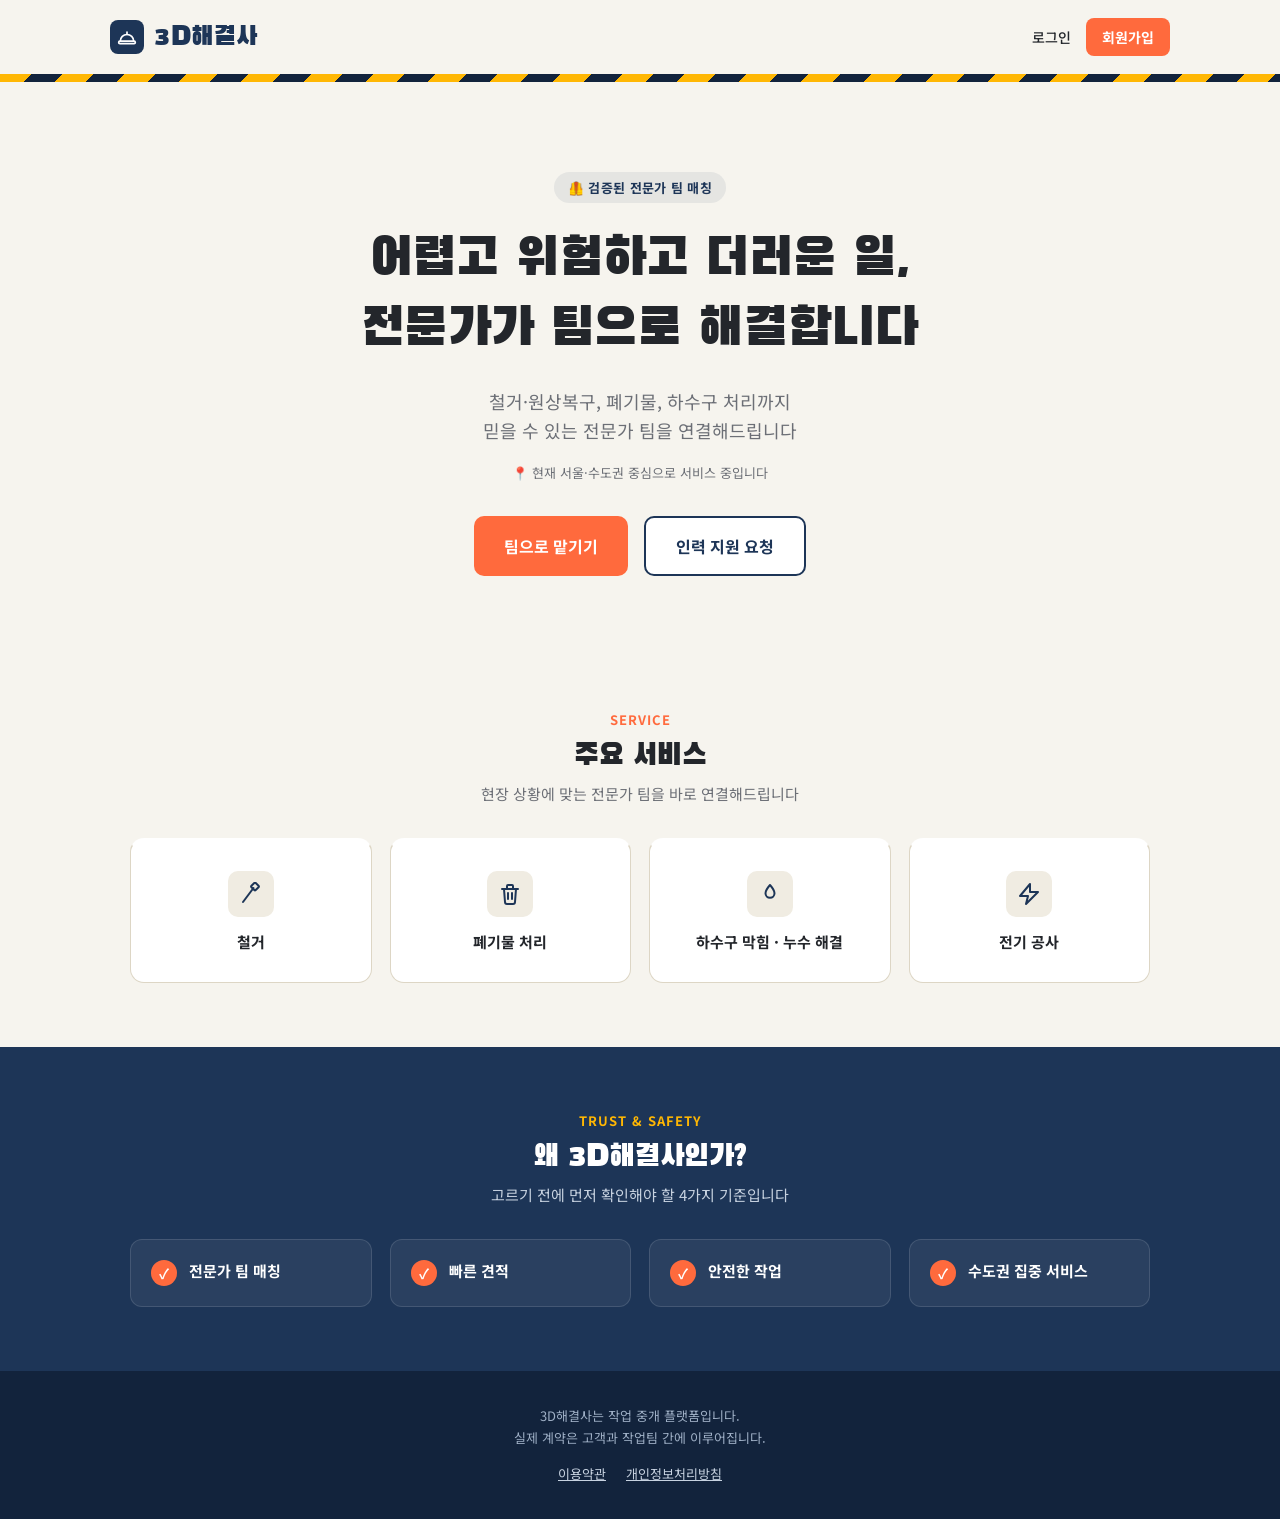
==== commit 77d21d53: "인력지원: 매칭 수수료 10%를 단가에 포함(만원 올림, 개인장비 장비비 제외), 근로자 표시 단가는 의뢰인 단가-1만원, 하수구 막힘·누수 해결 명칭 통일 Co-Authored-" ====
--- a/index.html
+++ b/index.html
@@ -225,7 +225,7 @@
               <button type="button" class="type-btn specialty-btn" data-value="demolition" style="padding:8px 12px; font-size:12px;">철거</button>
               <button type="button" class="type-btn specialty-btn" data-value="waste" style="padding:8px 12px; font-size:12px;">폐기물 처리</button>
               <button type="button" class="type-btn specialty-btn" data-value="electric" style="padding:8px 12px; font-size:12px;">전기 공사</button>
-              <button type="button" class="type-btn specialty-btn" data-value="pipe" style="padding:8px 12px; font-size:12px;">배관·누수</button>
+              <button type="button" class="type-btn specialty-btn" data-value="pipe" style="padding:8px 12px; font-size:12px;">하수구·누수</button>
             </div>
           </div>
           <div class="input-group">
@@ -736,15 +736,7 @@
       </div>
 
       <div class="price-summary" style="margin-top: 14px; padding: 15px; background: #f0ece2; border-radius: 8px; border: 1px solid #ddd6c5;">
-        <div style="display: flex; justify-content: space-between; margin-bottom: 8px; font-size: 13px;">
-          <span>총 인건비</span>
-          <span id="wageTotalDisplay">0원</span>
-        </div>
-        <div style="display: flex; justify-content: space-between; margin-bottom: 8px; font-size: 13px;">
-          <span>매칭 수수료 (10%)</span>
-          <span id="matchingFeeDisplay">0원</span>
-        </div>
-        <div style="display: flex; justify-content: space-between; padding-top: 8px; border-top: 1px solid #ddd6c5; font-weight: bold; color: #1d3557;">
+        <div style="display: flex; justify-content: space-between; font-weight: bold; color: #1d3557;">
           <span>예상 합계</span>
           <span id="totalAmountDisplay">0원</span>
         </div>
@@ -771,7 +763,7 @@
       </div>
       <div class="mp-step"><span class="mp-num">1</span>어떤 작업이 필요하세요?</div>
       <div class="service-selection">
-        <button class="service-item-btn" data-service="demolition"><span class="svc-ic">🔨</span><span class="svc-tx"><b>철거</b><small>상가 · 아파트 · 주택 (철거만 / 원상복구 필요)</small></span></button>
+        <button class="service-item-btn" data-service="demolition"><span class="svc-ic">🔨</span><span class="svc-tx"><b>철거</b><small>철거만 / 원상복구 선택</small></span></button>
         <button class="service-item-btn" data-service="waste"><span class="svc-ic">🗑️</span><span class="svc-tx"><b>폐기물 처리</b><small>수거 · 운반</small></span></button>
         <button class="service-item-btn" data-service="pipe"><span class="svc-ic">💧</span><span class="svc-tx"><b>하수구 막힘 · 누수 해결</b><small>하수구 · 배관 막힘, 누수공사</small></span></button>
         <button class="service-item-btn" data-service="electric"><span class="svc-ic">⚡</span><span class="svc-tx"><b>전기 공사</b><small>배선 · 조명 · 전기 설비</small></span></button>
@@ -1114,11 +1106,11 @@
     </div>
   </div>
 
-  <!-- ✅ 배관막힘 누수공사 상세 정보 입력 모달 (신규 추가) -->
+  <!-- ✅ 하수구 막힘 · 누수 해결 상세 정보 입력 모달 (신규 추가) -->
   <div id="pipeModal" class="modal hidden team-sheet">
     <div class="modal-content">
       <div class="modal-header">
-        <h2>배관막힘 누수공사 상세 정보</h2>
+        <h2>하수구 막힘 · 누수 해결 상세 정보</h2>
         <button id="closePipeBtn" class="close-btn">&times;</button>
       </div>
 
@@ -1228,7 +1220,7 @@
       </div>
       <div class="card">
         <span class="card-icon"><svg viewBox="0 0 24 24" fill="none" stroke="currentColor" stroke-width="2" stroke-linecap="round" stroke-linejoin="round"><path d="M12 3c2.8 3.2 4.5 5.8 4.5 8.3a4.5 4.5 0 0 1-9 0c0-2.5 1.7-5.1 4.5-8.3z"/></svg></span>
-        배관막힘 누수공사
+        하수구 막힘 · 누수 해결
       </div>
       <div class="card">
         <span class="card-icon"><svg viewBox="0 0 24 24" fill="none" stroke="currentColor" stroke-width="2" stroke-linecap="round" stroke-linejoin="round"><polygon points="13 2 3 14 11 14 9 22 21 10 13 10 13 2"/></svg></span>
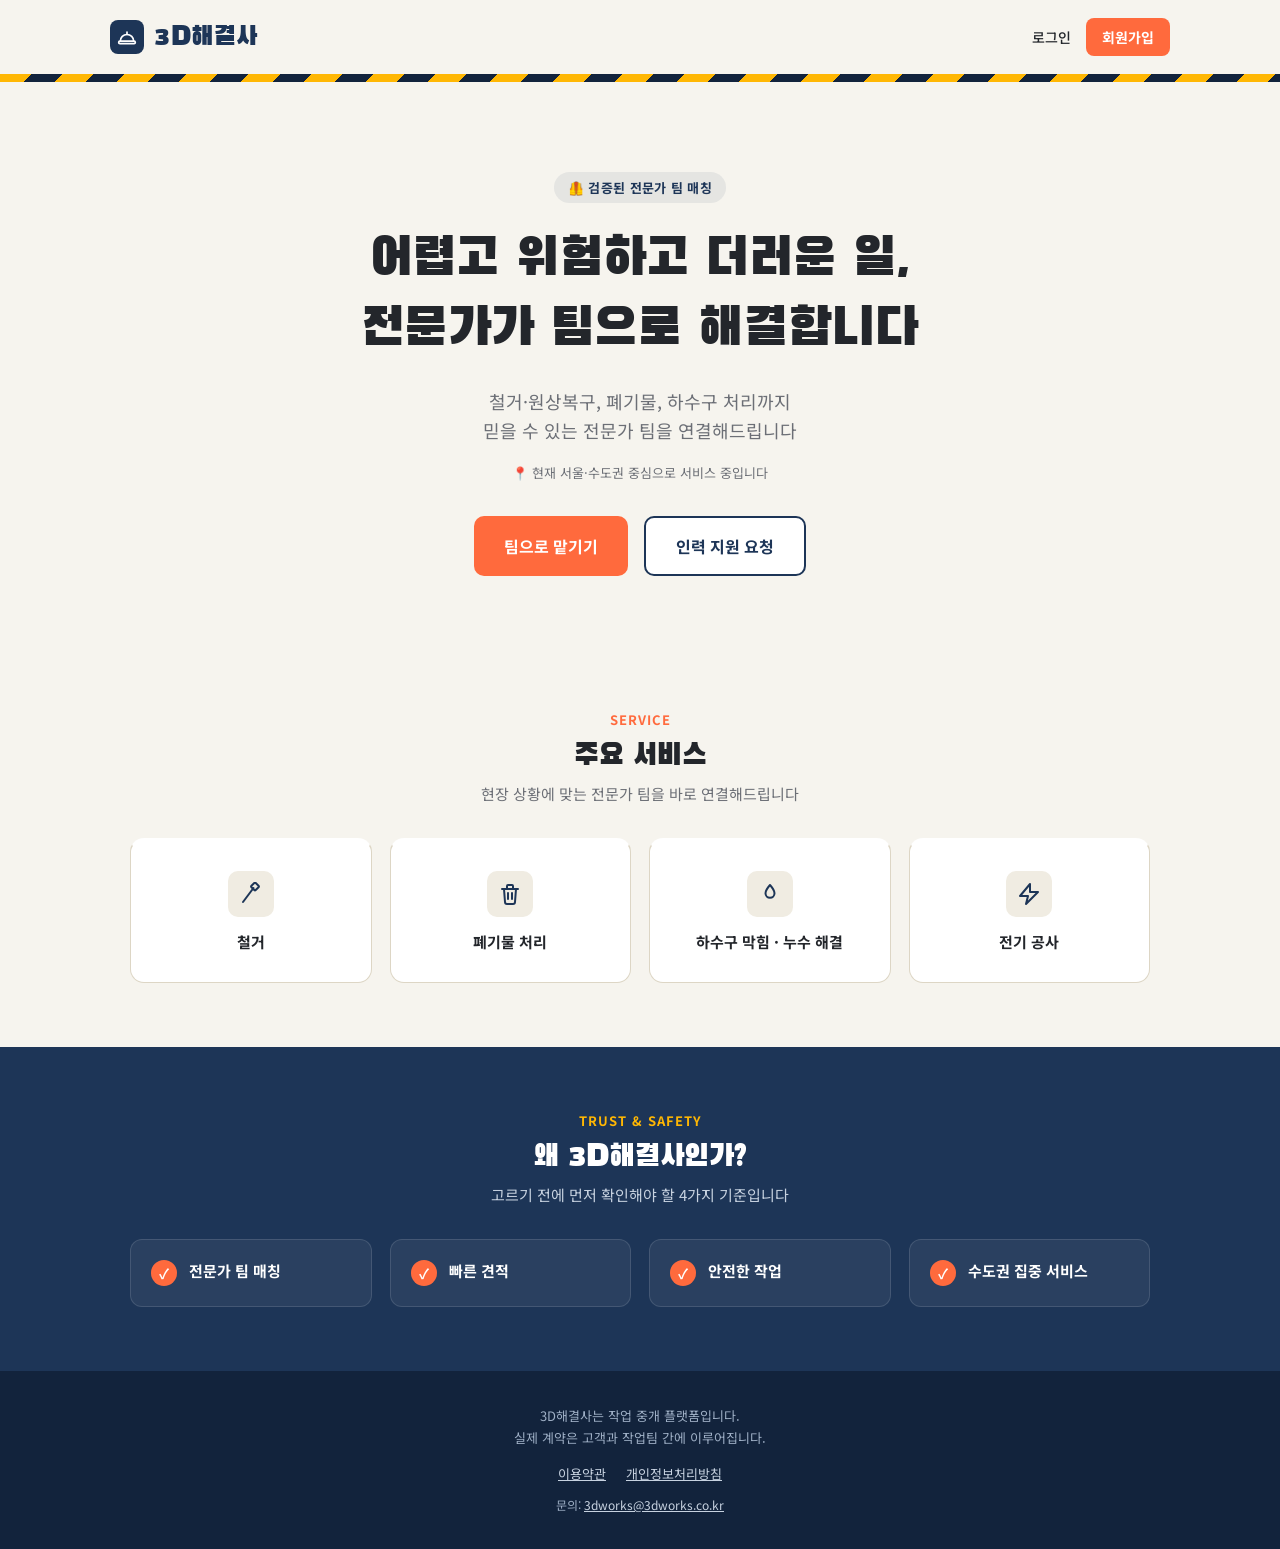
==== commit f9e58fcb: "문의 접수 사진 첨부(최대 10장)와 관리자 화면 표시, 문의 이메일 반영 Co-Authored-By: Claude Sonnet 5.5 <noreply@anthropic.com> " ====
--- a/index.html
+++ b/index.html
@@ -370,6 +370,22 @@
       </div>
 
       <button type="button" class="close-btn btn btn-primary login-submit" style="border:none;">확인했어요</button>
+    </div>
+  </div>
+
+  <!-- ✅ 업체 상세 정보 (평점·후기 포함) -->
+  <div id="companyDetailOverlay" class="rv-overlay rv-hidden">
+    <div class="rv-sheet">
+      <div class="rv-head"><h2 id="companyDetailTitle">업체 정보</h2><button type="button" class="rv-close" id="companyDetailClose" aria-label="닫기">&times;</button></div>
+      <div id="companyDetailBody" class="rv-body"></div>
+    </div>
+  </div>
+
+  <!-- ✅ 후기 남기기 -->
+  <div id="reviewOverlay" class="rv-overlay rv-hidden">
+    <div class="rv-sheet">
+      <div class="rv-head"><h2>평점·후기 남기기</h2><button type="button" class="rv-close" id="reviewClose" aria-label="닫기">&times;</button></div>
+      <div id="reviewBody" class="rv-body"></div>
     </div>
   </div>
 
@@ -798,6 +814,14 @@
         <label for="otherRequestDate">작업 희망 날짜</label>
         <input type="date" id="otherRequestDate">
       </div>
+      <div class="mp-step"><span class="mp-num">3</span>현장 사진 <span style="font-weight:500; font-size:12px; color:var(--ink-muted);">(선택, 최대 10장)</span></div>
+      <div class="photo-upload-section" style="margin-top: 4px;">
+        <div id="otherPhotoDropzone" class="dropzone" style="border: 2px dashed #ddd6c5; background: #f0ece2; padding: 24px; border-radius: 12px; text-align: center; cursor: pointer; transition: all 0.2s;">
+          <span style="color: #6c6f76; font-size: 14px;">여기를 눌러 사진을 올려주세요</span>
+          <input type="file" id="otherPhotoInput" multiple accept="image/*" style="display:none;">
+        </div>
+        <div id="otherPhotoPreview" class="photo-preview" style="display: grid; grid-template-columns: repeat(3, 1fr); gap: 10px; margin-top: 15px;"></div>
+      </div>
       <p class="mp-note">접수 후 담당자가 확인해서 연락드립니다. 답변은 마이페이지 &gt; 고객센터 문의에서도 볼 수 있어요.</p>
 
       <div class="mp-submit-bar"><button id="submitOtherRequestBtn" class="btn btn-primary login-submit">문의 접수하기</button></div>
@@ -1253,6 +1277,7 @@
       <a href="terms.html" style="color: #c7d2e0; text-decoration: underline; margin-right: 16px;">이용약관</a>
       <a href="privacy.html" style="color: #c7d2e0; text-decoration: underline;">개인정보처리방침</a>
     </div>
+    <div style="margin-top: 10px; font-size: 12px;">문의: <a href="mailto:3dworks@3dworks.co.kr" style="color: #c7d2e0; text-decoration: underline;">3dworks@3dworks.co.kr</a></div>
   </footer>
 </div>
 
--- a/style.css
+++ b/style.css
@@ -809,3 +809,35 @@
 #serviceModal .svc-tx b { font-size: 17px; font-weight: 800; }
 #serviceModal .svc-tx small { font-size: 12px; font-weight: 400; opacity: .75; }
 @media (min-width: 601px) { #serviceModal .service-selection { min-height: 420px; } }
+
+/* ===== 업체 상세 정보 / 평점·후기 (마이페이지 위에 겹쳐서 뜨는 화면) ===== */
+.rv-overlay { position: fixed; inset: 0; z-index: 1100; background: rgba(18, 35, 60, 0.55); display: flex; justify-content: center; align-items: flex-end; }
+.rv-overlay.rv-hidden { display: none; }
+.rv-sheet { background: var(--bg, #f7f4ec); width: 100%; max-width: 520px; max-height: 92vh; border-radius: 16px 16px 0 0; display: flex; flex-direction: column; overflow: hidden; }
+.rv-head { display: flex; justify-content: space-between; align-items: center; padding: 14px 18px; background: #fff; border-bottom: 1px solid #ddd6c5; flex: 0 0 auto; }
+.rv-head h2 { margin: 0; font-size: 16px; }
+.rv-close { border: none; background: none; font-size: 26px; line-height: 1; cursor: pointer; color: #23262b; padding: 0 4px; }
+.rv-body { padding: 16px 18px 24px; overflow-y: auto; }
+.rv-card { background: #fff; border: 1px solid #ddd6c5; border-radius: 12px; padding: 14px; margin-bottom: 12px; }
+.rv-name { font-size: 17px; font-weight: 700; color: #23262b; }
+.rv-sub { font-size: 12px; color: #6c6f76; margin-top: 3px; }
+.rv-tags { display: flex; flex-wrap: wrap; gap: 6px; margin-top: 10px; }
+.rv-tag { font-size: 11.5px; padding: 4px 10px; border-radius: 999px; background: #f0ece2; color: #1d3557; font-weight: 700; }
+.rv-row { display: flex; justify-content: space-between; gap: 12px; padding: 8px 0; border-bottom: 1px solid #f0ece2; font-size: 13px; }
+.rv-row:last-child { border-bottom: none; }
+.rv-row span:first-child { color: #6c6f76; flex: 0 0 auto; }
+.rv-row span:last-child { text-align: right; color: #23262b; }
+.rv-photos { display: grid; grid-template-columns: repeat(3, 1fr); gap: 6px; margin-top: 8px; }
+.rv-photos img { width: 100%; aspect-ratio: 1 / 1; object-fit: cover; border-radius: 8px; cursor: zoom-in; background: #f0ece2; }
+.rv-review { padding: 10px 0; border-bottom: 1px solid #f0ece2; }
+.rv-review:last-child { border-bottom: none; }
+.rv-stars { color: #ffb703; letter-spacing: 1px; font-size: 14px; }
+.rv-comment { font-size: 13px; color: #23262b; margin-top: 4px; white-space: pre-wrap; word-break: break-word; }
+.rv-date { font-size: 11px; color: #9a9da3; margin-top: 3px; }
+.rv-star-pick { display: flex; gap: 4px; margin: 10px 0 8px; }
+.rv-star-pick button { border: none; background: none; font-size: 34px; line-height: 1; color: #d8d2c2; cursor: pointer; padding: 0 2px; }
+.rv-star-pick button.on { color: #ffb703; }
+.rv-textarea { width: 100%; box-sizing: border-box; padding: 10px 12px; border: 1px solid #ddd6c5; border-radius: 8px; font-family: inherit; font-size: 13px; resize: vertical; min-height: 70px; }
+.rv-btn { width: 100%; margin-top: 10px; padding: 12px; border: none; border-radius: 8px; background: #ff6a3d; color: #fff; font-weight: 700; font-size: 14px; cursor: pointer; }
+.rv-empty { font-size: 13px; color: #6c6f76; text-align: center; padding: 14px 0; }
+@media (min-width: 601px) { .rv-overlay { align-items: center; } .rv-sheet { border-radius: 16px; max-height: 86vh; } }
